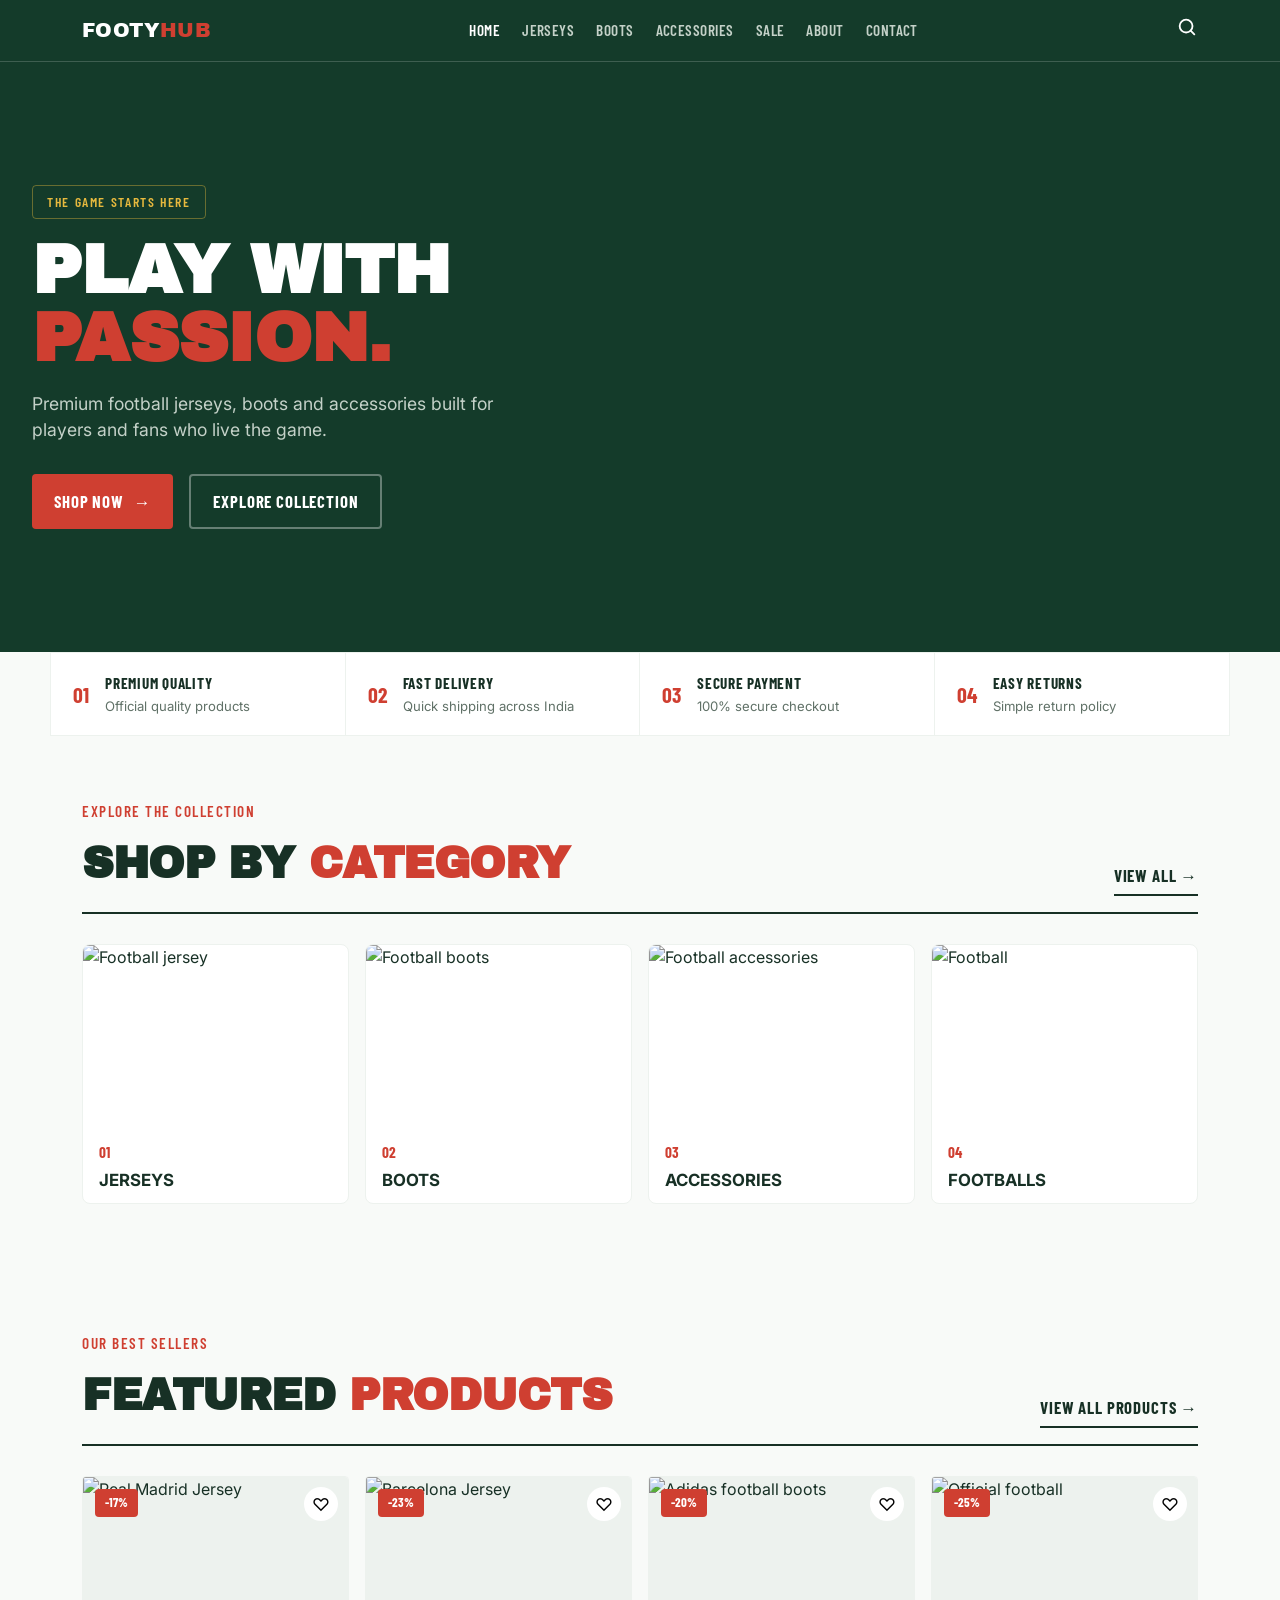
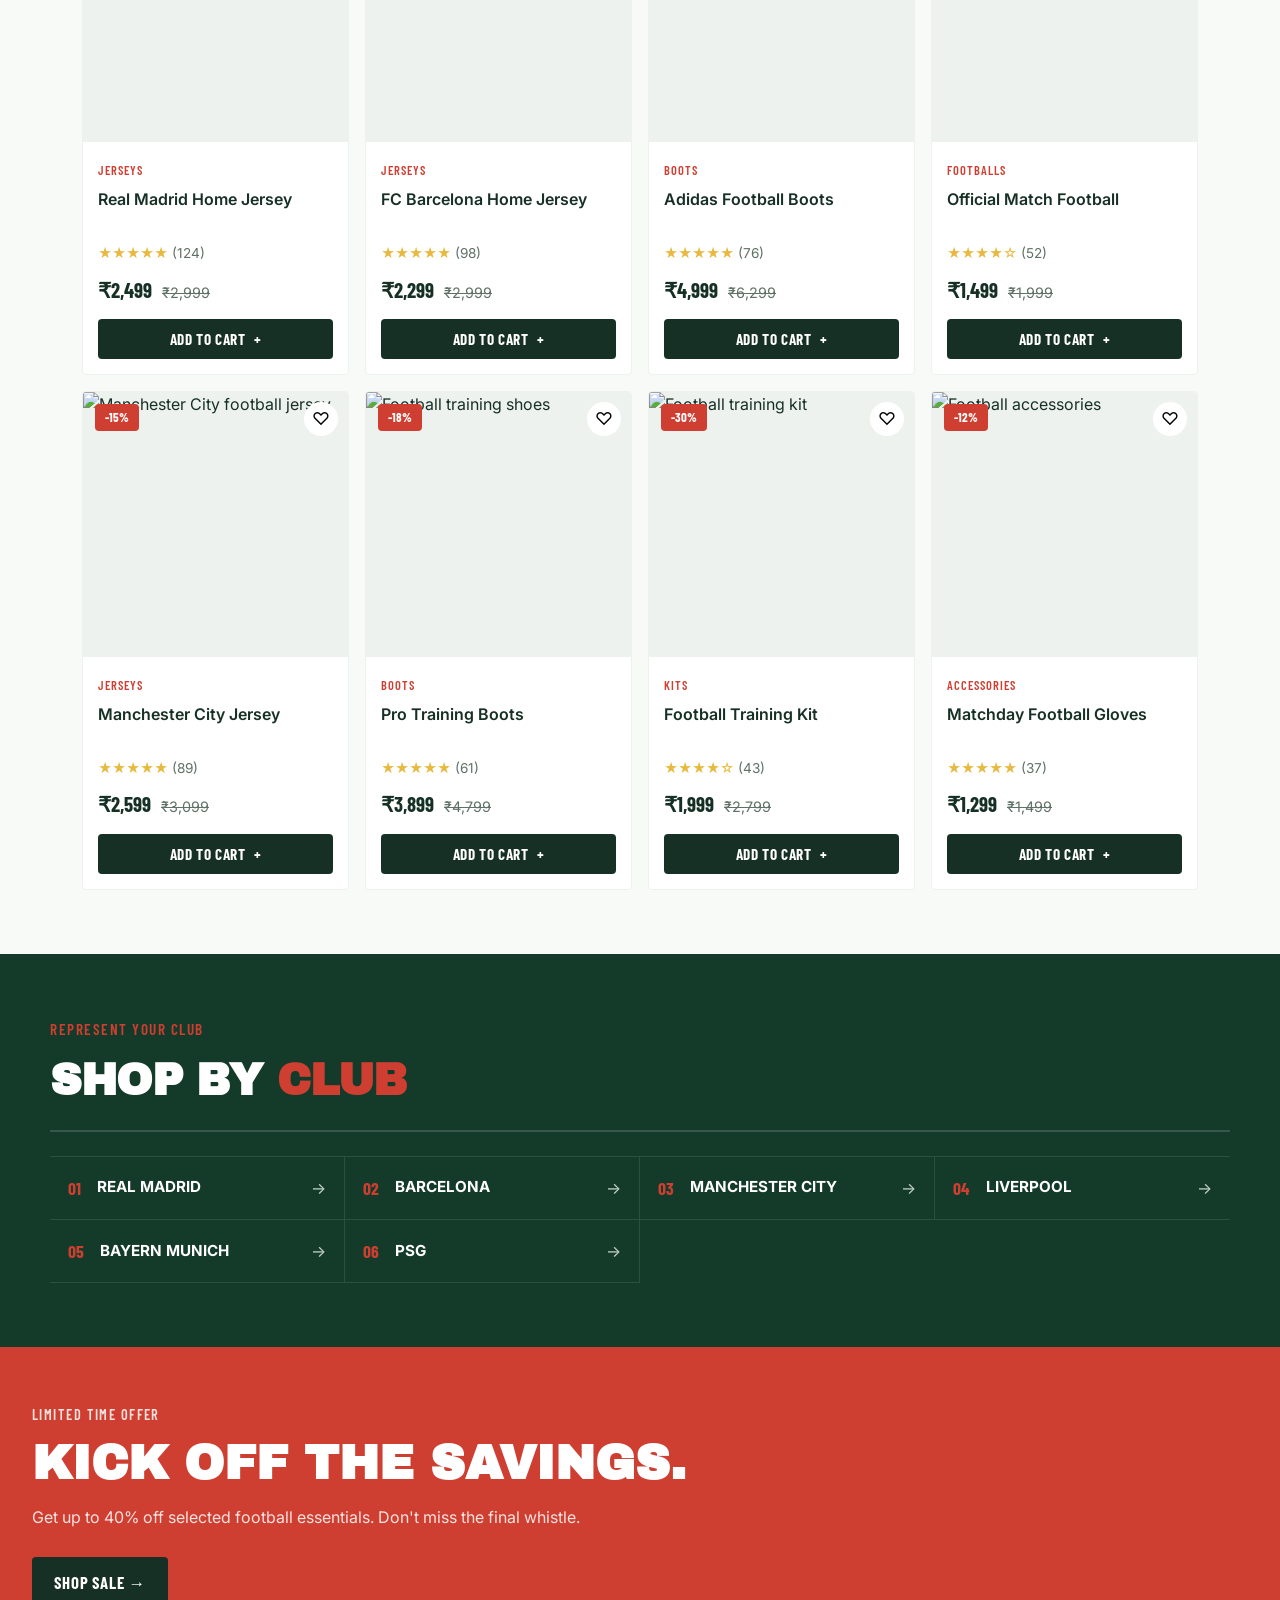
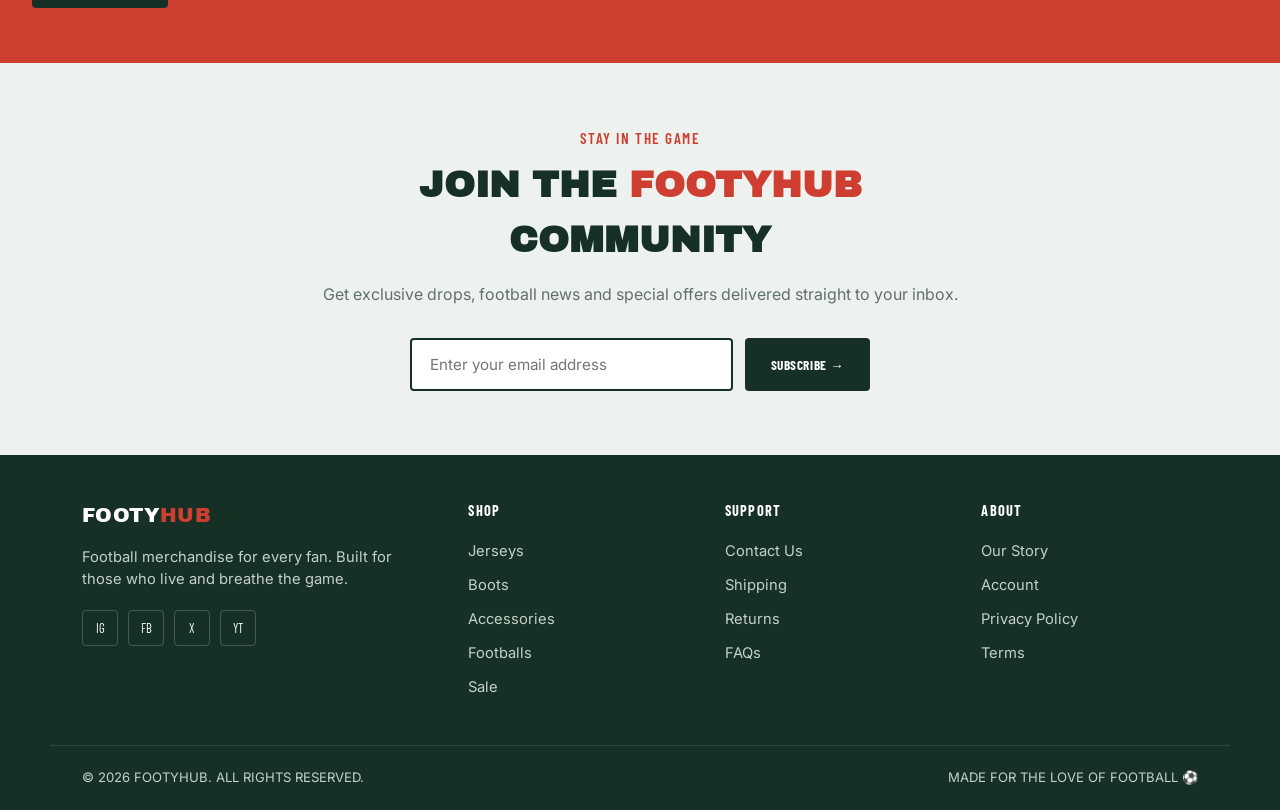
==== index.html @ da0904da "Add files via upload" ====
<!DOCTYPE html>
<html lang="en">
<head>
    <meta charset="UTF-8">
    <meta name="viewport" content="width=device-width, initial-scale=1.0">

    <meta name="description"
        content="FOOTYHUB - Premium football jerseys, boots, balls and accessories for every football fan.">

    <title>FOOTYHUB | Play With Passion</title>

    <link rel="preconnect" href="https://fonts.googleapis.com">
    <link rel="preconnect" href="https://fonts.gstatic.com" crossorigin>
    <link href="https://fonts.googleapis.com/css2?family=Archivo+Black&family=Barlow+Condensed:wght@500;600;700&family=Inter:wght@400;500;600;700&display=swap" rel="stylesheet">

    <link rel="stylesheet" href="h.css">
</head>

<body>

    <!-- ================= NAVBAR ================= -->
    <header class="header">
        <nav class="navbar">

            <a href="index.html" class="logo">
                FOOTY<span>HUB</span>
            </a>

            <div class="nav-links">
                <a href="index.html" class="active">Home</a>
                <a href="jerseys.html">Jerseys</a>
                <a href="boots.html">Boots</a>
                <a href="accessories.html">Accessories</a>
                <a href="sale.html">Sale</a>
                <a href="about.html">About</a>
                <a href="contact.html">Contact</a>
            </div>

            <div class="nav-actions">

                <a href="#" class="nav-icon" aria-label="Search">
                    <svg viewBox="0 0 24 24">
                        <circle cx="11" cy="11" r="7"></circle>
                        <path d="m20 20-4-4"></path>
                    </svg>
                </a>

                <button class="menu-btn" aria-label="Open menu">
                    ☰
                </button>

            </div>

        </nav>
    </header>

    <main>

        <!-- ================= HERO ================= -->
        <section class="hero">

            <div class="hero-overlay"></div>

            <div class="hero-content">

                <span class="hero-tag">THE GAME STARTS HERE</span>

                <h1>
                    PLAY WITH
                    <span>PASSION.</span>
                </h1>

                <p>
                    Premium football jerseys, boots and accessories
                    built for players and fans who live the game.
                </p>

                <div class="hero-buttons">
                    <a href="jerseys.html" class="btn btn-primary">
                        SHOP NOW
                        <span>→</span>
                    </a>

                    <a href="#categories" class="btn btn-outline">
                        EXPLORE COLLECTION
                    </a>
                </div>

            </div>
            <div class="hero-product">
    <img
        src="https://png.pngtree.com/background/20250126/original/pngtree-square-portrait-of-football-player-with-a-ball-picture-image_15724072.jpg"
        alt="Real Madrid Jersey">
</div>

            <div class="hero-scroll">
                <span></span>
                SCROLL TO EXPLORE
            </div>

        </section>

        <!-- ================= TRUST BAR ================= -->
        <section class="trust-bar">

            <div class="trust-item">
                <strong>01</strong>
                <div>
                    <h4>PREMIUM QUALITY</h4>
                    <p>Official quality products</p>
                </div>
            </div>

            <div class="trust-item">
                <strong>02</strong>
                <div>
                    <h4>FAST DELIVERY</h4>
                    <p>Quick shipping across India</p>
                </div>
            </div>

            <div class="trust-item">
                <strong>03</strong>
                <div>
                    <h4>SECURE PAYMENT</h4>
                    <p>100% secure checkout</p>
                </div>
            </div>

            <div class="trust-item">
                <strong>04</strong>
                <div>
                    <h4>EASY RETURNS</h4>
                    <p>Simple return policy</p>
                </div>
            </div>

        </section>

        <!-- ================= CATEGORIES ================= -->
        <section class="categories section" id="categories">

            <div class="section-heading">

                <div>
                    <span class="eyebrow">EXPLORE THE COLLECTION</span>
                    <h2>SHOP BY <span>CATEGORY</span></h2>
                </div>

                <a href="jerseys.html" class="view-all">
                    VIEW ALL →
                </a>

            </div>

            <div class="category-grid">

                <article class="category-card category-jersey">
                    <div class="category-image">
                        <img
                            src="https://images.unsplash.com/photo-1579952363873-27f3bade9f55?auto=format&fit=crop&w=900&q=80"
                            alt="Football jersey"
                            loading="lazy">
                    </div>

                    <div class="category-content">
                        <span>01</span>
                        <h3>JERSEYS</h3>
                        <p>Wear your colours with pride.</p>
                        <a href="jerseys.html">EXPLORE →</a>
                    </div>
                </article>

                <article class="category-card">
                    <div class="category-image">
                        <img
                            src="https://images.unsplash.com/photo-1517466787929-bc90951d0974?auto=format&fit=crop&w=900&q=80"
                            alt="Football boots"
                            loading="lazy">
                    </div>

                    <div class="category-content">
                        <span>02</span>
                        <h3>BOOTS</h3>
                        <p>Engineered for your next move.</p>
                        <a href="boots.html">EXPLORE →</a>
                    </div>
                </article>

                <article class="category-card">
                    <div class="category-image">
                        <img
                            src="https://images.unsplash.com/photo-1553778263-73a83bab9b0c?auto=format&fit=crop&w=900&q=80"
                            alt="Football accessories"
                            loading="lazy">
                    </div>

                    <div class="category-content">
                        <span>03</span>
                        <h3>ACCESSORIES</h3>
                        <p>Complete your matchday kit.</p>
                        <a href="accessories.html">EXPLORE →</a>
                    </div>
                </article>

                <article class="category-card">
                    <div class="category-image">
                        <img
                            src="https://images.unsplash.com/photo-1614632537190-23e4146777db?auto=format&fit=crop&w=900&q=80"
                            alt="Football"
                            loading="lazy">
                    </div>

                    <div class="category-content">
                        <span>04</span>
                        <h3>FOOTBALLS</h3>
                        <p>Built for every kick.</p>
                        <a href="footballs.html">EXPLORE →</a>
                    </div>
                </article>

            </div>
        </section>

        <!-- ================= PRODUCTS ================= -->
        <section class="products section" id="products">

            <div class="section-heading">

                <div>
                    <span class="eyebrow">OUR BEST SELLERS</span>
                    <h2>FEATURED <span>PRODUCTS</span></h2>
                </div>

                <a href="jerseys.html" class="view-all">
                    VIEW ALL PRODUCTS →
                </a>

            </div>

            <div class="product-grid">

                <!-- PRODUCT 1 -->
                <article class="product-card">
                    <div class="product-image">
                        <span class="discount">-17%</span>
                        <button class="wishlist" aria-label="Add to wishlist">♡</button>
                        <img
                            src="https://assets.adidas.com/images/w_1880,f_auto,q_auto/78b62417f1e042aeb25e3353d278de3b_9366/IX8095_HM1.jpg"
                            alt="Real Madrid Jersey"
                            loading="lazy">
                    </div>

                    <div class="product-info">
                        <span class="product-category">JERSEYS</span>
                        <h3>Real Madrid Home Jersey</h3>
                        <div class="rating">★★★★★<span>(124)</span></div>
                        <div class="price"><strong>₹2,499</strong><del>₹2,999</del></div>
                        <button class="add-cart">ADD TO CART<span>+</span></button>
                    </div>
                </article>

                <!-- PRODUCT 2 -->
                <article class="product-card">
                    <div class="product-image">
                        <span class="discount">-23%</span>
                        <button class="wishlist" aria-label="Add to wishlist">♡</button>
                        <img
                            src="https://static.nike.com/a/images/t_PDP_1280_v1/f_auto,q_auto:eco/a86b647d-09b1-407b-859b-3ea00c34f2ee/fc-barcelona-2023-24-stadium-home-mens-dri-fit-soccer-jersey-bX1HWL.png"
                            alt="Barcelona Jersey"
                            loading="lazy">
                    </div>

                    <div class="product-info">
                        <span class="product-category">JERSEYS</span>
                        <h3>FC Barcelona Home Jersey</h3>
                        <div class="rating">★★★★★<span>(98)</span></div>
                        <div class="price"><strong>₹2,299</strong><del>₹2,999</del></div>
                        <button class="add-cart">ADD TO CART<span>+</span></button>
                    </div>
                </article>

                <!-- PRODUCT 3 -->
                <article class="product-card">
                    <div class="product-image">
                        <span class="discount">-20%</span>
                        <button class="wishlist" aria-label="Add to wishlist">♡</button>
                        <img
                            src="https://assets.adidas.com/images/w_1880,f_auto,q_auto/1b9f186318804b37bc689379f2a7b096_9366/IE1805_HM1.jpg"
                            alt="Adidas football boots"
                            loading="lazy">
                    </div>

                    <div class="product-info">
                        <span class="product-category">BOOTS</span>
                        <h3>Adidas Football Boots</h3>
                        <div class="rating">★★★★★<span>(76)</span></div>
                        <div class="price"><strong>₹4,999</strong><del>₹6,299</del></div>
                        <button class="add-cart">ADD TO CART<span>+</span></button>
                    </div>
                </article>

                <!-- PRODUCT 4 -->
                <article class="product-card">
                    <div class="product-image">
                        <span class="discount">-25%</span>
                        <button class="wishlist" aria-label="Add to wishlist">♡</button>
                        <img
                            src="https://images.unsplash.com/photo-1486286701208-1d58e9338013?auto=format&fit=crop&w=900&q=80"
                            alt="Official football"
                            loading="lazy">
                    </div>

                    <div class="product-info">
                        <span class="product-category">FOOTBALLS</span>
                        <h3>Official Match Football</h3>
                        <div class="rating">★★★★☆<span>(52)</span></div>
                        <div class="price"><strong>₹1,499</strong><del>₹1,999</del></div>
                        <button class="add-cart">ADD TO CART<span>+</span></button>
                    </div>
                </article>

                <!-- PRODUCT 5 -->
                <article class="product-card">
                    <div class="product-image">
                        <span class="discount">-15%</span>
                        <button class="wishlist" aria-label="Add to wishlist">♡</button>
                        <img
                            src="https://images.unsplash.com/photo-1526232761682-d26e03ac148e?auto=format&fit=crop&w=900&q=80"
                            alt="Manchester City football jersey"
                            loading="lazy">
                    </div>

                    <div class="product-info">
                        <span class="product-category">JERSEYS</span>
                        <h3>Manchester City Jersey</h3>
                        <div class="rating">★★★★★<span>(89)</span></div>
                        <div class="price"><strong>₹2,599</strong><del>₹3,099</del></div>
                        <button class="add-cart">ADD TO CART<span>+</span></button>
                    </div>
                </article>

                <!-- PRODUCT 6 -->
                <article class="product-card">
                    <div class="product-image">
                        <span class="discount">-18%</span>
                        <button class="wishlist" aria-label="Add to wishlist">♡</button>
                        <img
                            src="https://images.unsplash.com/photo-1556056504-5c7696c4c28d?auto=format&fit=crop&w=900&q=80"
                            alt="Football training shoes"
                            loading="lazy">
                    </div>

                    <div class="product-info">
                        <span class="product-category">BOOTS</span>
                        <h3>Pro Training Boots</h3>
                        <div class="rating">★★★★★<span>(61)</span></div>
                        <div class="price"><strong>₹3,899</strong><del>₹4,799</del></div>
                        <button class="add-cart">ADD TO CART<span>+</span></button>
                    </div>
                </article>

                <!-- PRODUCT 7 -->
                <article class="product-card">
                    <div class="product-image">
                        <span class="discount">-30%</span>
                        <button class="wishlist" aria-label="Add to wishlist">♡</button>
                        <img
                            src="https://images.unsplash.com/photo-1593085512500-5d55148d6f0d?auto=format&fit=crop&w=900&q=80"
                            alt="Football training kit"
                            loading="lazy">
                    </div>

                    <div class="product-info">
                        <span class="product-category">KITS</span>
                        <h3>Football Training Kit</h3>
                        <div class="rating">★★★★☆<span>(43)</span></div>
                        <div class="price"><strong>₹1,999</strong><del>₹2,799</del></div>
                        <button class="add-cart">ADD TO CART<span>+</span></button>
                    </div>
                </article>

                <!-- PRODUCT 8 -->
                <article class="product-card">
                    <div class="product-image">
                        <span class="discount">-12%</span>
                        <button class="wishlist" aria-label="Add to wishlist">♡</button>
                        <img
                            src="https://images.unsplash.com/photo-1517466787929-bc90951d0974?auto=format&fit=crop&w=900&q=80"
                            alt="Football accessories"
                            loading="lazy">
                    </div>

                    <div class="product-info">
                        <span class="product-category">ACCESSORIES</span>
                        <h3>Matchday Football Gloves</h3>
                        <div class="rating">★★★★★<span>(37)</span></div>
                        <div class="price"><strong>₹1,299</strong><del>₹1,499</del></div>
                        <button class="add-cart">ADD TO CART<span>+</span></button>
                    </div>
                </article>

            </div>
        </section>

        <!-- ================= CLUBS ================= -->
        <section class="clubs">

            <div class="section-heading dark-heading">
                <div>
                    <span class="eyebrow">REPRESENT YOUR CLUB</span>
                    <h2>SHOP BY <span>CLUB</span></h2>
                </div>
            </div>

            <div class="club-grid">
                <a href="clubs.html#real-madrid" class="club-card"><span>01</span><h3>REAL MADRID</h3><b>→</b></a>
                <a href="clubs.html#barcelona" class="club-card"><span>02</span><h3>BARCELONA</h3><b>→</b></a>
                <a href="clubs.html#man-city" class="club-card"><span>03</span><h3>MANCHESTER CITY</h3><b>→</b></a>
                <a href="clubs.html#liverpool" class="club-card"><span>04</span><h3>LIVERPOOL</h3><b>→</b></a>
                <a href="clubs.html#bayern" class="club-card"><span>05</span><h3>BAYERN MUNICH</h3><b>→</b></a>
                <a href="clubs.html#psg" class="club-card"><span>06</span><h3>PSG</h3><b>→</b></a>
            </div>
        </section>

        <!-- ================= SALE ================= -->
        <section class="sale" id="sale">
            <div class="sale-content">
                <span>LIMITED TIME OFFER</span>
                <h2>
                    KICK OFF THE
                    <strong>SAVINGS.</strong>
                </h2>
                <p>
                    Get up to 40% off selected football essentials.
                    Don't miss the final whistle.
                </p>
                <a href="sale.html" class="btn sale-btn">SHOP SALE →</a>
            </div>
            <div class="sale-ball">⚽</div>
        </section>

        <!-- ================= NEWSLETTER ================= -->
        <section class="newsletter">
            <div class="newsletter-content">
                <span class="eyebrow">STAY IN THE GAME</span>
                <h2>JOIN THE <span>FOOTYHUB</span> COMMUNITY</h2>
                <p>
                    Get exclusive drops, football news and special
                    offers delivered straight to your inbox.
                </p>
                <form class="newsletter-form">
                    <label for="email" class="sr-only">Email address</label>
                    <input type="email" id="email" placeholder="Enter your email address" required>
                    <button type="submit">SUBSCRIBE →</button>
                </form>
            </div>
        </section>

    </main>

    <!-- ================= FOOTER ================= -->
    <footer class="footer">
        <div class="footer-main">

            <div class="footer-brand">
                <a href="index.html" class="logo">FOOTY<span>HUB</span></a>
                <p>
                    Football merchandise for every fan.
                    Built for those who live and breathe the game.
                </p>
                <div class="socials">
                    <a href="#" aria-label="Instagram">IG</a>
                    <a href="#" aria-label="Facebook">FB</a>
                    <a href="#" aria-label="Twitter">X</a>
                    <a href="#" aria-label="YouTube">YT</a>
                </div>
            </div>

            <div class="footer-column">
                <h4>SHOP</h4>
                <a href="jerseys.html">Jerseys</a>
                <a href="boots.html">Boots</a>
                <a href="accessories.html">Accessories</a>
                <a href="footballs.html">Footballs</a>
                <a href="sale.html">Sale</a>
            </div>

            <div class="footer-column">
                <h4>SUPPORT</h4>
                <a href="contact.html">Contact Us</a>
                <a href="checkout.html">Shipping</a>
                <a href="contact.html">Returns</a>
                <a href="contact.html">FAQs</a>
            </div>

            <div class="footer-column">
                <h4>ABOUT</h4>
                <a href="about.html">Our Story</a>
                <a href="login.html">Account</a>
                <a href="#">Privacy Policy</a>
                <a href="#">Terms</a>
            </div>

        </div>

        <div class="footer-bottom">
            <p>© 2026 FOOTYHUB. ALL RIGHTS RESERVED.</p>
            <p>MADE FOR THE LOVE OF FOOTBALL ⚽</p>
        </div>
    </footer>

</body>
</html>
---- h.css ----
:root {
    --pitch-1: #0F2417;
    --pitch-2: #0A1A10;
    --pitch-line: #1C3A26;
    --chalk: #F3F4EC;
    --chalk-2: #E7E9DC;
    --ink: #0E140F;
    --ink-soft: #4A544C;
    --muted-on-dark: #9FB3A5;
    --white: #FFFFFF;
    --red: #D3402A;
    --red-dark: #A82F1E;
    --gold: #E7B93E;

    --font-display: 'Archivo Black', sans-serif;
    --font-cond: 'Barlow Condensed', sans-serif;
    --font-body: 'Inter', sans-serif;

    --radius-s: 3px;
    --radius-m: 6px;
    --container: 1240px;
    --pad: clamp(20px, 4vw, 64px);
}

* { margin: 0; padding: 0; box-sizing: border-box; }

html { scroll-behavior: smooth; }

body {
    font-family: var(--font-body);
    background: var(--chalk);
    color: var(--ink);
    line-height: 1.5;
    -webkit-font-smoothing: antialiased;
}

img { display: block; max-width: 100%; }

a { text-decoration: none; color: inherit; }

ul { list-style: none; }

button { font-family: inherit; cursor: pointer; border: none; background: none; }

input { font-family: inherit; }

.sr-only {
    position: absolute;
    width: 1px; height: 1px;
    overflow: hidden;
    clip: rect(0,0,0,0);
}

:focus-visible {
    outline: 3px solid var(--gold);
    outline-offset: 2px;
}

@media (prefers-reduced-motion: reduce) {
    *, *::before, *::after {
        animation-duration: 0.01ms !important;
        transition-duration: 0.01ms !important;
        scroll-behavior: auto !important;
    }
}

/* =========================================================
   HEADER / NAV
========================================================= */

.header {
    position: sticky;
    top: 0;
    z-index: 100;
    background: var(--pitch-1);
    border-bottom: 3px solid var(--red);
}

.navbar {
    max-width: var(--container);
    margin: 0 auto;
    padding: 18px var(--pad);
    display: flex;
    align-items: center;
    justify-content: space-between;
    gap: 24px;
}

.logo {
    font-family: var(--font-display);
    font-size: 1.35rem;
    letter-spacing: 0.02em;
    color: var(--white);
    flex-shrink: 0;
}

.logo span { color: var(--red); }

.nav-links {
    display: flex;
    align-items: center;
    gap: 30px;
    font-family: var(--font-cond);
    font-weight: 600;
    font-size: 1.05rem;
    letter-spacing: 0.03em;
    text-transform: uppercase;
}

.nav-links a {
    color: var(--muted-on-dark);
    position: relative;
    padding: 4px 0;
    transition: color 0.15s ease;
}

.nav-links a::after {
    content: '';
    position: absolute;
    left: 0; bottom: -2px;
    width: 0;
    height: 2px;
    background: var(--red);
    transition: width 0.2s ease;
}

.nav-links a:hover,
.nav-links a.active {
    color: var(--white);
}

.nav-links a.active::after,
.nav-links a:hover::after { width: 100%; }

.nav-actions {
    display: flex;
    align-items: center;
    gap: 18px;
}

.nav-icon svg,
.cart-icon svg {
    width: 22px;
    height: 22px;
    fill: none;
    stroke: var(--white);
    stroke-width: 2;
    stroke-linecap: round;
    stroke-linejoin: round;
}

.nav-icon:hover svg,
.cart-icon:hover svg { stroke: var(--red); }

.cart-icon {
    position: relative;
}

.cart-count {
    position: absolute;
    top: -8px;
    right: -10px;
    background: var(--red);
    color: var(--white);
    font-family: var(--font-cond);
    font-size: 0.7rem;
    font-weight: 700;
    width: 18px;
    height: 18px;
    border-radius: 50%;
    display: flex;
    align-items: center;
    justify-content: center;
}

.menu-btn {
    display: none;
    color: var(--white);
    font-size: 1.4rem;
}

/* =========================================================
   HERO
========================================================= */

.hero {
    position: relative;
    min-height: 88vh;
    display: flex;
    flex-direction: column;
    align-items: flex-start;
    justify-content: center;
    padding: 0 var(--pad);
    background:
        repeating-linear-gradient(
            100deg,
            rgba(255,255,255,0.02) 0px,
            rgba(255,255,255,0.02) 2px,
            transparent 2px,
            transparent 64px
        ),
        radial-gradient(ellipse at 75% 20%, #1A3A24 0%, var(--pitch-2) 60%);
    overflow: hidden;
}

.hero-overlay {
    position: absolute;
    inset: 0;
    background: linear-gradient(180deg, rgba(10,26,16,0) 0%, rgba(10,26,16,0.9) 100%);
    pointer-events: none;
}
/* HERO PRODUCT */
.hero-product {
    position: absolute;
    z-index: 2;

    right: 5%;
    top: 50%;
    transform: translateY(-50%);

    width: 43%;
    height: 82%;

    display: flex;
    align-items: center;
    justify-content: center;
}

.hero-product img {
    width: 100%;
    height: 100%;
    object-fit: contain;

}

.hero-product img:hover { transform: none; }

.hero-content {
    position: relative;
    z-index: 2;
    max-width: 720px;
}

.hero-tag {
    display: inline-block;
    font-family: var(--font-cond);
    font-weight: 600;
    letter-spacing: 0.12em;
    color: var(--gold);
    border: 1px solid rgba(231,185,62,0.4);
    padding: 6px 14px;
    border-radius: 999px;
    font-size: 0.85rem;
    margin-bottom: 24px;
}

.hero h1 {
    font-family: var(--font-display);
    color: var(--white);
    font-size: clamp(2.6rem, 6.5vw, 5.2rem);
    line-height: 0.98;
    letter-spacing: -0.01em;
}

.hero h1 span { color: var(--red); }

.hero p {
    margin-top: 24px;
    max-width: 480px;
    color: var(--muted-on-dark);
    font-size: 1.1rem;
}

.hero-buttons {
    margin-top: 40px;
    display: flex;
    flex-wrap: wrap;
    gap: 16px;
}

.btn {
    display: inline-flex;
    align-items: center;
    gap: 10px;
    font-family: var(--font-cond);
    font-weight: 700;
    letter-spacing: 0.05em;
    font-size: 1.05rem;
    padding: 16px 30px;
    border-radius: var(--radius-s);
    transition: transform 0.15s ease, background 0.15s ease, color 0.15s ease;
}

.btn-primary {
    background: var(--red);
    color: var(--white);
}

.btn-primary span { transition: transform 0.15s ease; }

.btn-primary:hover {
    background: var(--red-dark);
}

.btn-primary:hover span { transform: translateX(4px); }

.btn-outline {
    border: 2px solid rgba(255,255,255,0.35);
    color: var(--white);
}

.btn-outline:hover {
    border-color: var(--white);
    background: rgba(255,255,255,0.08);
}

.hero-scroll {
    position: absolute;
    bottom: 32px;
    left: var(--pad);
    z-index: 2;
    display: flex;
    align-items: center;
    gap: 10px;
    font-family: var(--font-cond);
    font-size: 0.8rem;
    letter-spacing: 0.15em;
    color: var(--muted-on-dark);
}

.hero-scroll span {
    width: 1px;
    height: 28px;
    background: var(--muted-on-dark);
}

/* =========================================================
   TRUST BAR
========================================================= */

.trust-bar {
    background: var(--ink);
    display: grid;
    grid-template-columns: repeat(4, 1fr);
}

.trust-item {
    display: flex;
    align-items: center;
    gap: 16px;
    padding: 26px var(--pad);
    border-right: 1px solid rgba(255,255,255,0.08);
}

.trust-item:last-child { border-right: none; }

.trust-item strong {
    font-family: var(--font-cond);
    font-size: 1.6rem;
    font-weight: 700;
    color: var(--red);
}

.trust-item h4 {
    font-family: var(--font-cond);
    font-size: 0.95rem;
    letter-spacing: 0.05em;
    color: var(--white);
    margin-bottom: 2px;
}

.trust-item p {
    font-size: 0.82rem;
    color: var(--muted-on-dark);
}

/* =========================================================
   SHARED SECTION LAYOUT
========================================================= */

.section {
    max-width: var(--container);
    margin: 0 auto;
    padding: 90px var(--pad);
}

.section-heading {
    display: flex;
    align-items: flex-end;
    justify-content: space-between;
    gap: 20px;
    margin-bottom: 44px;
    border-bottom: 2px solid var(--ink);
    padding-bottom: 24px;
}

.eyebrow {
    display: block;
    font-family: var(--font-cond);
    font-weight: 600;
    letter-spacing: 0.1em;
    color: var(--red);
    font-size: 0.95rem;
    margin-bottom: 8px;
}

.section-heading h2 {
    font-family: var(--font-display);
    font-size: clamp(1.9rem, 3.4vw, 2.8rem);
    letter-spacing: -0.01em;
}

.section-heading h2 span { color: var(--red); }

.view-all {
    font-family: var(--font-cond);
    font-weight: 700;
    letter-spacing: 0.05em;
    font-size: 1.05rem;
    white-space: nowrap;
    padding-bottom: 6px;
    border-bottom: 2px solid var(--ink);
    transition: border-color 0.15s ease, color 0.15s ease;
}

.view-all:hover {
    color: var(--red);
    border-color: var(--red);
}

/* =========================================================
   CATEGORIES
========================================================= */

.category-grid {
    display: grid;
    grid-template-columns: 1.4fr 1fr 1fr;
    grid-template-rows: 260px 260px;
    gap: 20px;
}

.category-card {
    position: relative;
    grid-row: span 2;
    border-radius: var(--radius-m);
    overflow: hidden;
    isolation: isolate;
}

.category-card:not(.category-jersey) { grid-row: span 1; }

.category-image {
    position: absolute;
    inset: 0;
    z-index: -1;
}

.category-image img {
    width: 100%;
    height: 100%;
    object-fit: cover;
}

.category-card::after {
    content: '';
    position: absolute;
    inset: 0;
    background: linear-gradient(180deg, rgba(10,26,16,0.05) 30%, rgba(10,26,16,0.92) 100%);
    z-index: 0;
}

.category-card:hover .category-image img { transform: none; }

.category-content {
    position: relative;
    z-index: 1;
    height: 100%;
    display: flex;
    flex-direction: column;
    justify-content: flex-end;
    padding: 24px;
    color: var(--white);
}

.category-content span {
    font-family: var(--font-cond);
    color: var(--gold);
    font-weight: 700;
    font-size: 0.95rem;
    margin-bottom: 4px;
}

.category-content h3 {
    font-family: var(--font-display);
    font-size: 1.6rem;
    margin-bottom: 6px;
}

.category-content p {
    color: var(--muted-on-dark);
    font-size: 0.9rem;
    margin-bottom: 10px;
}

.category-content a {
    font-family: var(--font-cond);
    font-weight: 700;
    letter-spacing: 0.04em;
    font-size: 0.95rem;
    color: var(--white);
    width: fit-content;
    border-bottom: 2px solid var(--red);
    padding-bottom: 2px;
}

/* =========================================================
   PRODUCTS
========================================================= */

.product-grid {
    display: grid;
    grid-template-columns: repeat(4, 1fr);
    gap: 24px;
}

.product-card {
    background: var(--white);
    border: 1px solid var(--chalk-2);
    border-radius: var(--radius-m);
    overflow: hidden;
    transition: border-color 0.15s ease, box-shadow 0.15s ease;
}

.product-card:hover {
    border-color: var(--ink);
}

.product-image {
    position: relative;
    aspect-ratio: 1 / 1;
    background: var(--chalk-2);
}

.product-image img {
    width: 100%;
    height: 100%;
    object-fit: cover;
}

.discount {
    position: absolute;
    top: 12px;
    left: 12px;
    background: var(--red);
    color: var(--white);
    font-family: var(--font-cond);
    font-weight: 700;
    font-size: 0.8rem;
    padding: 4px 10px;
    border-radius: var(--radius-s);
    z-index: 1;
}

.wishlist {
    position: absolute;
    top: 10px;
    right: 10px;
    width: 34px;
    height: 34px;
    background: var(--white);
    border-radius: 50%;
    font-size: 1.1rem;
    display: flex;
    align-items: center;
    justify-content: center;
    z-index: 1;
    transition: color 0.15s ease;
}

.wishlist:hover { color: var(--red); }

.product-info { padding: 18px; }

.product-category {
    font-family: var(--font-cond);
    font-weight: 600;
    letter-spacing: 0.08em;
    font-size: 0.78rem;
    color: var(--red);
}

.product-info h3 {
    font-size: 1rem;
    font-weight: 600;
    margin: 6px 0 8px;
}

.rating {
    color: var(--gold);
    font-size: 0.85rem;
    margin-bottom: 10px;
}

.rating span {
    color: var(--ink-soft);
    margin-left: 4px;
}

.price {
    display: flex;
    align-items: baseline;
    gap: 10px;
    margin-bottom: 14px;
}

.price strong {
    font-family: var(--font-cond);
    font-size: 1.3rem;
    font-weight: 700;
}

.price del {
    color: var(--ink-soft);
    font-size: 0.9rem;
}

.add-cart {
    width: 100%;
    display: flex;
    align-items: center;
    justify-content: center;
    gap: 8px;
    background: var(--ink);
    color: var(--white);
    font-family: var(--font-cond);
    font-weight: 700;
    letter-spacing: 0.04em;
    font-size: 0.95rem;
    padding: 12px;
    border-radius: var(--radius-s);
    transition: background 0.15s ease;
}

.add-cart:hover { background: var(--red); }

/* =========================================================
   CLUBS
========================================================= */

.clubs {
    background: var(--pitch-1);
    padding: 90px var(--pad);
}

.dark-heading {
    max-width: var(--container);
    margin: 0 auto 44px;
    border-bottom: 2px solid rgba(255,255,255,0.15);
    padding-bottom: 24px;
}

.dark-heading h2 { color: var(--white); }

.club-grid {
    max-width: var(--container);
    margin: 0 auto;
    display: grid;
    grid-template-columns: repeat(3, 1fr);
}

.club-card {
    display: flex;
    align-items: center;
    gap: 16px;
    padding: 26px 20px;
    border-bottom: 1px solid rgba(255,255,255,0.1);
    border-right: 1px solid rgba(255,255,255,0.1);
    transition: background 0.15s ease;
}

.club-card:nth-child(3n) { border-right: none; }

.club-card:hover { background: rgba(255,255,255,0.04); }

.club-card span {
    font-family: var(--font-cond);
    font-weight: 700;
    color: var(--red);
    font-size: 1.1rem;
}

.club-card h3 {
    font-family: var(--font-display);
    font-size: 1.05rem;
    color: var(--white);
    flex: 1;
}

.club-card b {
    color: var(--muted-on-dark);
    font-weight: 400;
    transition: transform 0.15s ease, color 0.15s ease;
}

.club-card:hover b {
    color: var(--white);
    transform: translateX(4px);
}

/* =========================================================
   SALE
========================================================= */

.sale {
    position: relative;
    background: var(--red);
    overflow: hidden;
    display: flex;
    align-items: center;
    min-height: 340px;
    padding: 60px var(--pad);
}

.sale-content {
    position: relative;
    z-index: 1;
    max-width: 560px;
}

.sale-content span {
    font-family: var(--font-cond);
    font-weight: 600;
    letter-spacing: 0.1em;
    color: rgba(255,255,255,0.85);
    font-size: 0.9rem;
}

.sale-content h2 {
    font-family: var(--font-display);
    color: var(--white);
    font-size: clamp(2rem, 4vw, 3rem);
    line-height: 1.05;
    margin: 12px 0 16px;
}

.sale-content h2 strong { -webkit-text-stroke: 1.5px var(--white); color: transparent; }

.sale-content p {
    color: rgba(255,255,255,0.85);
    margin-bottom: 28px;
}

.sale-btn {
    background: var(--ink);
    color: var(--white);
}

.sale-btn:hover { background: var(--white); color: var(--ink); }

.sale-ball {
    position: absolute;
    right: 6%;
    top: 50%;
    transform: translateY(-50%);
    font-size: 14rem;
    opacity: 0.14;
    line-height: 1;
}

/* =========================================================
   NEWSLETTER
========================================================= */

.newsletter {
    background: var(--chalk-2);
    padding: 90px var(--pad);
}

.newsletter-content {
    max-width: 640px;
    margin: 0 auto;
    text-align: center;
}

.newsletter .eyebrow { text-align: center; }

.newsletter h2 {
    font-family: var(--font-display);
    font-size: clamp(1.7rem, 3vw, 2.3rem);
    margin-bottom: 14px;
}

.newsletter h2 span { color: var(--red); }

.newsletter p {
    color: var(--ink-soft);
    margin-bottom: 32px;
}

.newsletter-form {
    display: flex;
    gap: 12px;
    max-width: 460px;
    margin: 0 auto;
}

.newsletter-form input {
    flex: 1;
    padding: 15px 18px;
    border: 2px solid var(--ink);
    border-radius: var(--radius-s);
    font-size: 0.95rem;
    background: var(--white);
}

.newsletter-form input:focus { outline: none; border-color: var(--red); }

.newsletter-form button {
    background: var(--ink);
    color: var(--white);
    font-family: var(--font-cond);
    font-weight: 700;
    letter-spacing: 0.04em;
    padding: 0 26px;
    border-radius: var(--radius-s);
    transition: background 0.15s ease;
}

.newsletter-form button:hover { background: var(--red); }

/* =========================================================
   FOOTER
========================================================= */

.footer {
    background: var(--ink);
    color: var(--muted-on-dark);
}

.footer-main {
    max-width: var(--container);
    margin: 0 auto;
    padding: 70px var(--pad) 50px;
    display: grid;
    grid-template-columns: 1.6fr 1fr 1fr 1fr;
    gap: 40px;
}

.footer-brand p {
    margin: 16px 0 20px;
    font-size: 0.92rem;
    max-width: 320px;
}

.socials {
    display: flex;
    gap: 10px;
}

.socials a {
    width: 36px;
    height: 36px;
    border: 1px solid rgba(255,255,255,0.2);
    border-radius: 50%;
    display: flex;
    align-items: center;
    justify-content: center;
    font-family: var(--font-cond);
    font-size: 0.8rem;
    color: var(--white);
    transition: background 0.15s ease, border-color 0.15s ease;
}

.socials a:hover {
    background: var(--red);
    border-color: var(--red);
}

.footer-column h4 {
    font-family: var(--font-cond);
    letter-spacing: 0.08em;
    color: var(--white);
    font-size: 0.9rem;
    margin-bottom: 18px;
}

.footer-column a {
    display: block;
    font-size: 0.92rem;
    margin-bottom: 12px;
    transition: color 0.15s ease;
}

.footer-column a:hover { color: var(--white); }

.footer-bottom {
    border-top: 1px solid rgba(255,255,255,0.1);
    padding: 22px var(--pad);
    max-width: var(--container);
    margin: 0 auto;
    display: flex;
    justify-content: space-between;
    font-size: 0.82rem;
}

/* =========================================================
   INNER PAGE HEADER (about / contact / cart)
========================================================= */

.page-banner {
    background: var(--pitch-1);
    padding: 70px var(--pad) 50px;
    text-align: center;
}

.page-banner .eyebrow { justify-content: center; display: flex; }

.page-banner h1 {
    font-family: var(--font-display);
    color: var(--white);
    font-size: clamp(2rem, 4.5vw, 3.2rem);
    margin-top: 10px;
}

.page-banner h1 span { color: var(--red); }

.page-banner p {
    color: var(--muted-on-dark);
    max-width: 520px;
    margin: 14px auto 0;
}

.breadcrumb {
    font-family: var(--font-cond);
    font-size: 0.85rem;
    letter-spacing: 0.05em;
    color: var(--muted-on-dark);
    margin-top: 18px;
}

.breadcrumb a { color: var(--white); }

.breadcrumb span { color: var(--red); margin: 0 6px; }

/* =========================================================
   ABOUT PAGE
========================================================= */

.about-story {
    max-width: var(--container);
    margin: 0 auto;
    padding: 90px var(--pad);
    display: grid;
    grid-template-columns: 1fr 1fr;
    gap: 60px;
    align-items: center;
}

.about-story img {
    width: 100%;
    height: 460px;
    object-fit: cover;
    border-radius: var(--radius-m);
}

.about-story h2 {
    font-family: var(--font-display);
    font-size: clamp(1.8rem, 3.2vw, 2.6rem);
    margin-bottom: 20px;
}

.about-story h2 span { color: var(--red); }

.about-story p {
    color: var(--ink-soft);
    margin-bottom: 16px;
    max-width: 480px;
}

.stat-row {
    display: grid;
    grid-template-columns: repeat(3, 1fr);
    max-width: var(--container);
    margin: 0 auto;
    padding: 0 var(--pad) 90px;
    gap: 20px;
}

.stat-card {
    background: var(--white);
    border: 1px solid var(--chalk-2);
    border-radius: var(--radius-m);
    padding: 32px 24px;
    text-align: center;
}

.stat-card strong {
    display: block;
    font-family: var(--font-display);
    font-size: 2.4rem;
    color: var(--red);
    margin-bottom: 6px;
}

.stat-card span {
    font-family: var(--font-cond);
    letter-spacing: 0.05em;
    color: var(--ink-soft);
    font-size: 0.95rem;
}

.values-grid {
    background: var(--chalk-2);
    padding: 90px var(--pad);
}

.values-inner {
    max-width: var(--container);
    margin: 0 auto;
    display: grid;
    grid-template-columns: repeat(3, 1fr);
    gap: 24px;
}

.value-card {
    background: var(--white);
    border-radius: var(--radius-m);
    padding: 30px;
    border-top: 4px solid var(--red);
}

.value-card h3 {
    font-family: var(--font-display);
    font-size: 1.15rem;
    margin-bottom: 10px;
}

.value-card p {
    color: var(--ink-soft);
    font-size: 0.95rem;
}

/* =========================================================
   CONTACT PAGE
========================================================= */

.contact-wrap {
    max-width: var(--container);
    margin: 0 auto;
    padding: 90px var(--pad);
    display: grid;
    grid-template-columns: 1fr 1.2fr;
    gap: 60px;
}

.contact-info h2 {
    font-family: var(--font-display);
    font-size: 1.8rem;
    margin-bottom: 16px;
}

.contact-info > p {
    color: var(--ink-soft);
    margin-bottom: 30px;
    max-width: 380px;
}

.contact-detail {
    display: flex;
    gap: 16px;
    padding: 18px 0;
    border-bottom: 1px solid var(--chalk-2);
}

.contact-detail .icon {
    width: 42px;
    height: 42px;
    border-radius: 50%;
    background: var(--ink);
    color: var(--white);
    display: flex;
    align-items: center;
    justify-content: center;
    font-family: var(--font-cond);
    font-weight: 700;
    flex-shrink: 0;
}

.contact-detail h4 {
    font-family: var(--font-cond);
    letter-spacing: 0.04em;
    font-size: 0.95rem;
    margin-bottom: 2px;
}

.contact-detail p { color: var(--ink-soft); font-size: 0.92rem; }

.contact-form {
    background: var(--white);
    border: 1px solid var(--chalk-2);
    border-radius: var(--radius-m);
    padding: 36px;
}

.form-row {
    display: grid;
    grid-template-columns: 1fr 1fr;
    gap: 16px;
    margin-bottom: 16px;
}

.form-group { margin-bottom: 16px; }

.form-group label {
    display: block;
    font-family: var(--font-cond);
    letter-spacing: 0.04em;
    font-size: 0.9rem;
    margin-bottom: 8px;
}

.form-group input,
.form-group textarea {
    width: 100%;
    padding: 13px 16px;
    border: 2px solid var(--chalk-2);
    border-radius: var(--radius-s);
    font-size: 0.95rem;
    background: var(--chalk);
    transition: border-color 0.15s ease;
}

.form-group textarea { resize: vertical; min-height: 130px; }

.form-group input:focus,
.form-group textarea:focus {
    outline: none;
    border-color: var(--red);
    background: var(--white);
}

.contact-form .btn-primary {
    width: 100%;
    justify-content: center;
    border-radius: var(--radius-s);
}

.map-embed {
    height: 320px;
    border-radius: var(--radius-m);
    overflow: hidden;
    margin-top: 20px;
}

.map-embed iframe { width: 100%; height: 100%; border: 0; }

/* =========================================================
   CART PAGE
========================================================= */

.cart-wrap {
    max-width: var(--container);
    margin: 0 auto;
    padding: 90px var(--pad);
    display: grid;
    grid-template-columns: 2fr 1fr;
    gap: 40px;
    align-items: start;
}

.cart-items { display: flex; flex-direction: column; gap: 18px; }

.cart-row {
    display: grid;
    grid-template-columns: 100px 1fr auto auto auto;
    align-items: center;
    gap: 20px;
    background: var(--white);
    border: 1px solid var(--chalk-2);
    border-radius: var(--radius-m);
    padding: 16px;
}

.cart-row img {
    width: 100px;
    height: 100px;
    object-fit: cover;
    border-radius: var(--radius-s);
}

.cart-row h4 { font-size: 1rem; margin-bottom: 4px; }

.cart-row .meta {
    font-family: var(--font-cond);
    font-size: 0.85rem;
    color: var(--ink-soft);
}

.qty-control {
    display: flex;
    align-items: center;
    border: 1px solid var(--chalk-2);
    border-radius: var(--radius-s);
    overflow: hidden;
}

.qty-control button {
    width: 34px;
    height: 34px;
    background: var(--chalk-2);
    font-weight: 700;
}

.qty-control span {
    width: 34px;
    text-align: center;
    font-family: var(--font-cond);
    font-weight: 600;
}

.cart-row .line-price {
    font-family: var(--font-cond);
    font-weight: 700;
    font-size: 1.1rem;
}

.remove-btn {
    color: var(--ink-soft);
    font-size: 1.2rem;
    transition: color 0.15s ease;
}

.remove-btn:hover { color: var(--red); }

.cart-summary {
    background: var(--white);
    border: 1px solid var(--chalk-2);
    border-radius: var(--radius-m);
    padding: 28px;
    position: sticky;
    top: 100px;
}

.cart-summary h3 {
    font-family: var(--font-display);
    font-size: 1.2rem;
    margin-bottom: 22px;
}

.summary-row {
    display: flex;
    justify-content: space-between;
    font-size: 0.95rem;
    padding: 10px 0;
    border-bottom: 1px solid var(--chalk-2);
}

.summary-row.total {
    border-bottom: none;
    font-family: var(--font-cond);
    font-weight: 700;
    font-size: 1.2rem;
    padding-top: 16px;
}

.promo-row {
    display: flex;
    gap: 10px;
    margin: 18px 0;
}

.promo-row input {
    flex: 1;
    padding: 12px 14px;
    border: 2px solid var(--chalk-2);
    border-radius: var(--radius-s);
}

.promo-row button {
    background: var(--ink);
    color: var(--white);
    padding: 0 18px;
    border-radius: var(--radius-s);
    font-family: var(--font-cond);
    font-weight: 700;
}

.cart-summary .btn-primary {
    width: 100%;
    justify-content: center;
    margin-top: 10px;
}

.empty-cart-note {
    display: flex;
    align-items: center;
    gap: 8px;
    font-size: 0.85rem;
    color: var(--ink-soft);
    margin-top: 14px;
    justify-content: center;
}

/* =========================================================
   RESPONSIVE
========================================================= */

@media (max-width: 1024px) {
    .nav-links { display: none; }
    .menu-btn { display: block; }

    .trust-bar { grid-template-columns: repeat(2, 1fr); }
    .trust-item:nth-child(2) { border-right: none; }
    .trust-item:nth-child(3),
    .trust-item:nth-child(4) { border-top: 1px solid rgba(255,255,255,0.08); }

    .category-grid {
        grid-template-columns: 1fr 1fr;
        grid-template-rows: 220px 220px 220px;
    }
    .category-jersey { grid-column: span 2; grid-row: span 1; }

    .product-grid { grid-template-columns: repeat(2, 1fr); }

    .club-grid { grid-template-columns: repeat(2, 1fr); }
    .club-card:nth-child(2n) { border-right: none; }
    .club-card:nth-child(3n) { border-right: 1px solid rgba(255,255,255,0.1); }

    .footer-main { grid-template-columns: 1fr 1fr; }

    .about-story { grid-template-columns: 1fr; }
    .about-story img { height: 320px; }
    .stat-row { grid-template-columns: 1fr; }
    .values-inner { grid-template-columns: 1fr; }

    .contact-wrap { grid-template-columns: 1fr; }

    .cart-wrap { grid-template-columns: 1fr; }
    .cart-summary { position: static; }
}

@media (max-width: 640px) {
    .product-grid { grid-template-columns: 1fr; }
    .category-grid { grid-template-columns: 1fr; grid-template-rows: repeat(4, 200px); }
    .category-jersey { grid-column: span 1; }
    .club-grid { grid-template-columns: 1fr; }
    .club-card { border-right: none !important; }
    .newsletter-form { flex-direction: column; }
    .form-row { grid-template-columns: 1fr; }
    .cart-row {
        grid-template-columns: 70px 1fr;
        grid-template-areas:
            "img title"
            "img qty"
            "img price";
    }
    .cart-row img { grid-area: img; width: 70px; height: 70px; }
    .sale-ball { display: none; }
    .footer-main { grid-template-columns: 1fr; }
}

/* SIMPLE DESKTOP OVERRIDES — static, quieter, no zoom or blur. */
html { scroll-behavior: auto; }
*, *::before, *::after { animation: none !important; transition: none !important; filter: none !important; backdrop-filter: none !important; }
.hero-product img:hover, .category-card:hover .category-image img, .btn-primary:hover span, .club-card:hover b { transform: none; }

:root { --pitch-1:#143b2a; --pitch-2:#102b20; --pitch-line:#dfe8df; --chalk:#f8faf8; --chalk-2:#edf2ee; --ink:#173025; --ink-soft:#607167; --muted-on-dark:#c4d1c8; --red:#cf3f31; --red-dark:#b93427; --radius-s:4px; --radius-m:8px; --container:1180px; --pad:32px; }
body { background:var(--chalk); }
.header { border-bottom:1px solid rgba(255,255,255,.18); }
.navbar { padding-top:15px; padding-bottom:15px; gap:28px; }
.logo { font-size:1.25rem; }
.nav-links { gap:22px; font-size:.95rem; }
.nav-links a::after { display:none; }
.nav-links a.active, .nav-links a:hover { color:var(--white); }

.hero { min-height:590px; padding-top:88px; padding-bottom:88px; background:var(--pitch-1); }
.hero-overlay, .hero-product, .hero-scroll, .sale-ball { display:none; }
.hero-content { max-width:650px; }
.hero-tag { margin-bottom:18px; border-radius:var(--radius-s); }
.hero h1 { max-width:620px; font-size:clamp(3rem,5.4vw,4.7rem); }
.hero p { margin-top:18px; }
.hero-buttons { margin-top:30px; }
.btn { padding:13px 22px; }

.trust-bar { max-width:var(--container); margin:0 auto; background:var(--white); border:1px solid var(--chalk-2); }
.trust-item { padding:19px 22px; border-right:1px solid var(--chalk-2); }
.trust-item strong { font-size:1.35rem; }
.trust-item h4 { color:var(--ink); }
.trust-item p { color:var(--ink-soft); }
.section { padding-top:64px; padding-bottom:64px; }
.section-heading { margin-bottom:30px; padding-bottom:16px; }

.category-grid { grid-template-columns:repeat(4,1fr); grid-template-rows:260px; gap:16px; }
.category-card, .category-card:not(.category-jersey) { grid-row:auto; background:var(--white); border:1px solid var(--chalk-2); overflow:hidden; }
.category-image { position:relative; height:180px; }
.category-image img { object-fit:cover; }
.category-card::after { display:none; }
.category-content { height:auto; padding:16px; color:var(--ink); }
.category-content span { color:var(--red); }
.category-content h3 { font-family:var(--font-body); font-size:1.05rem; margin:0 0 3px; }
.category-content p, .category-content a { display:none; }

.product-grid { gap:16px; }
.product-card { border-radius:var(--radius-s); box-shadow:none; }
.product-card:hover { border-color:var(--chalk-2); }
.product-info { padding:15px; }
.product-info h3 { min-height:48px; }
.add-cart { padding:11px; }
.clubs { padding-top:64px; padding-bottom:64px; }
.dark-heading { margin-bottom:24px; }
.club-grid { grid-template-columns:repeat(4,1fr); border-top:1px solid rgba(255,255,255,.1); }
.club-card { padding:18px; }
.club-card:nth-child(3n) { border-right:1px solid rgba(255,255,255,.1); }
.club-card:nth-child(4n) { border-right:none; }
.club-card h3 { font-family:var(--font-body); font-size:.95rem; }
.sale { min-height:0; padding-top:55px; padding-bottom:55px; }
.sale-content { max-width:660px; }
.sale-content h2 strong { color:var(--white); -webkit-text-stroke:0; }
.newsletter { padding-top:64px; padding-bottom:64px; }
.footer-main { padding-top:45px; padding-bottom:35px; }
.socials a { border-radius:var(--radius-s); }

.page-banner { padding-top:60px; padding-bottom:42px; }
.page-banner h1 { font-size:clamp(2.4rem,4vw,3.5rem); }
.about-story, .contact-wrap, .cart-wrap { padding-top:64px; padding-bottom:64px; }
.about-story img { border-radius:var(--radius-s); }
.stat-row { max-width:var(--container); margin-bottom:64px; }
.stat-card, .value-card, .contact-form, .cart-summary { border-radius:var(--radius-s); box-shadow:none; }
.values-grid { padding-top:64px; padding-bottom:64px; }
.contact-detail .icon { border-radius:var(--radius-s); }
.cart-summary { position:static; align-self:start; }

@media (max-width: 900px) { :root { --pad:24px; } .category-grid, .club-grid { grid-template-columns:repeat(2,1fr); } .club-card:nth-child(4n) { border-right:1px solid rgba(255,255,255,.1); } .club-card:nth-child(2n) { border-right:none; } }
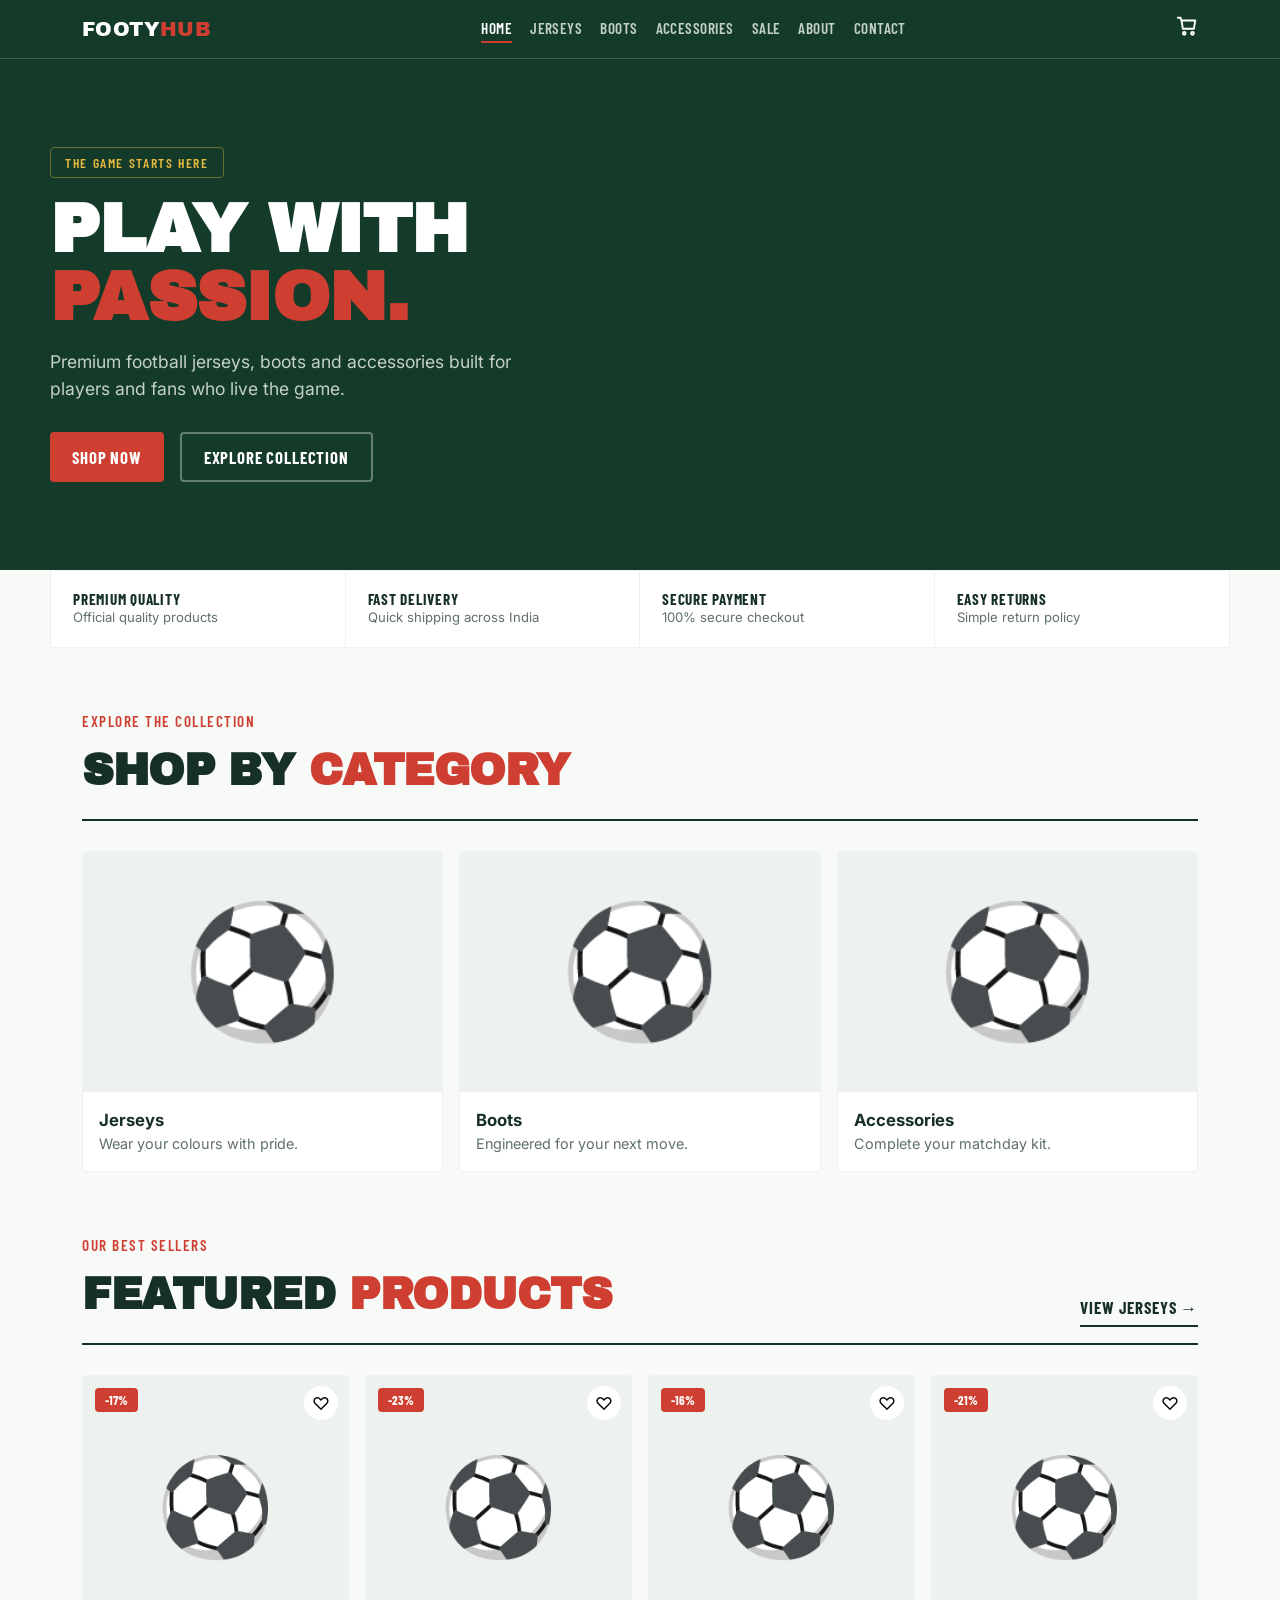
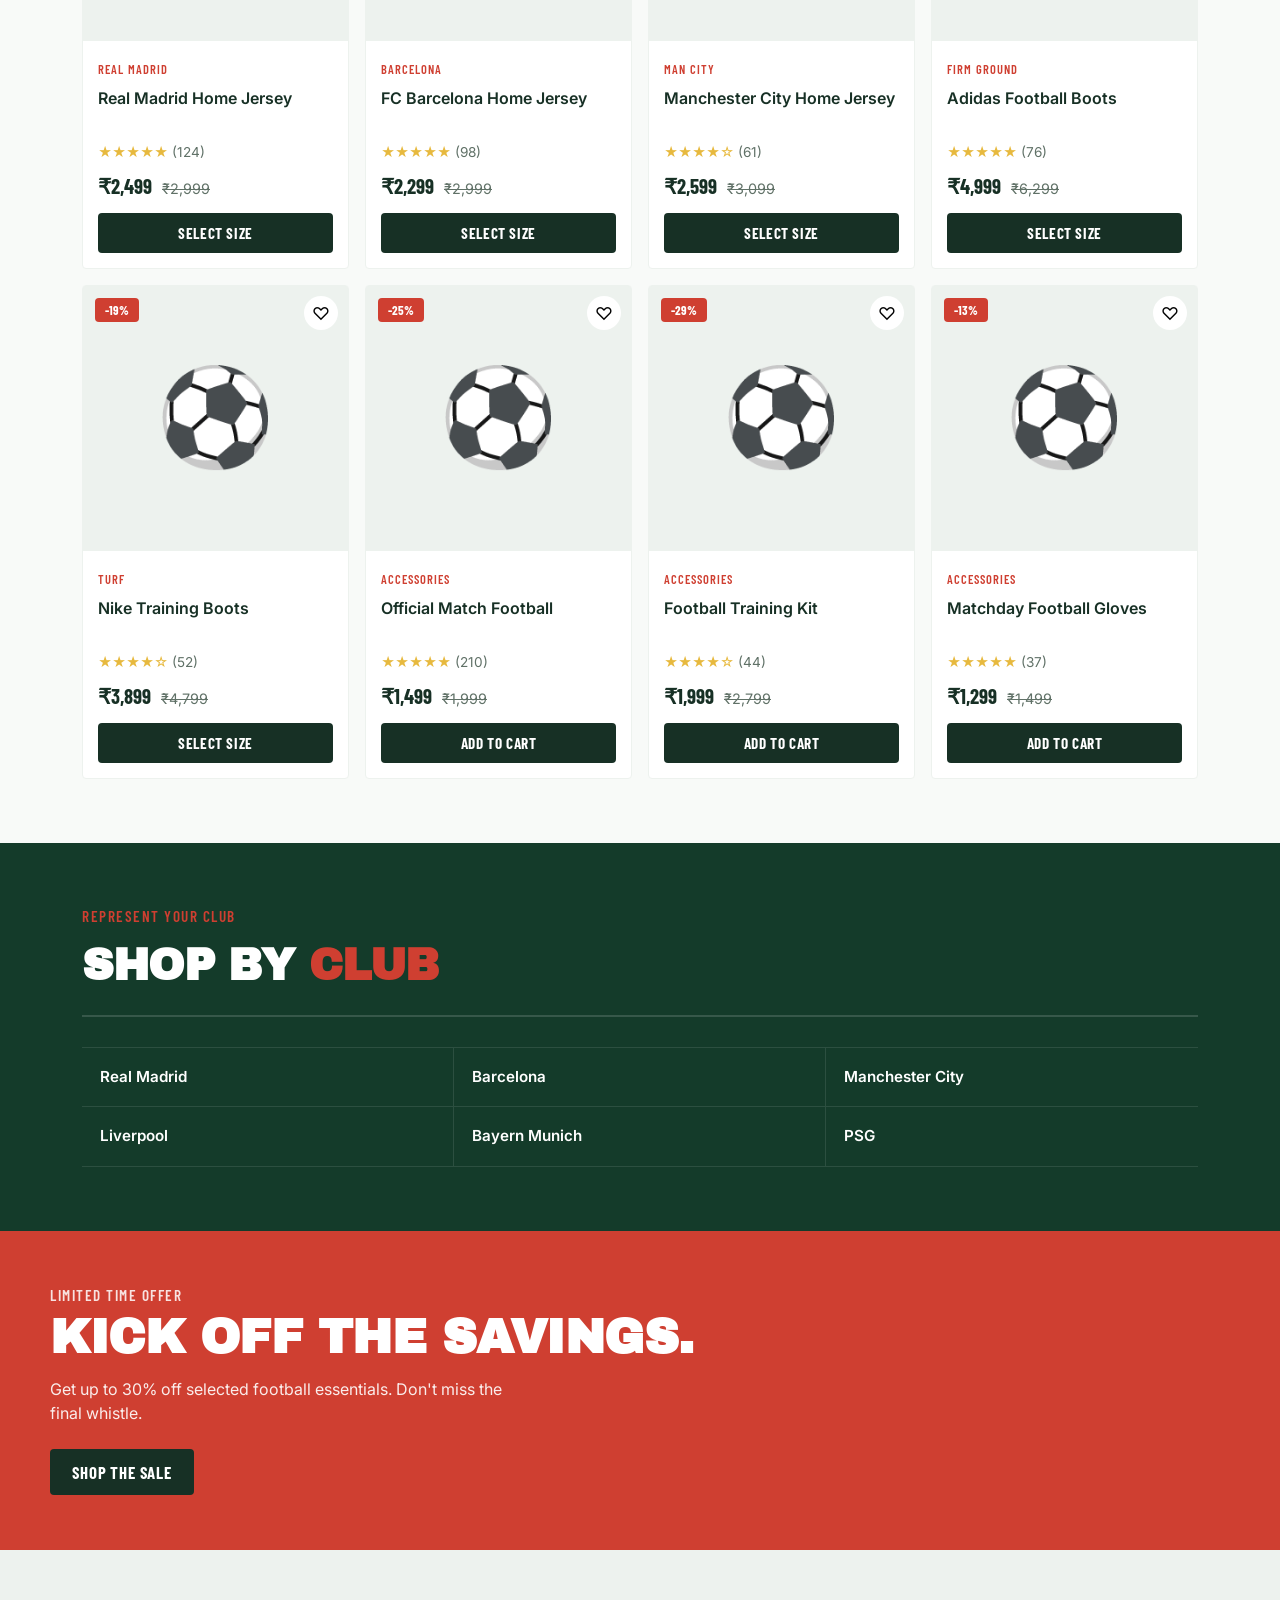
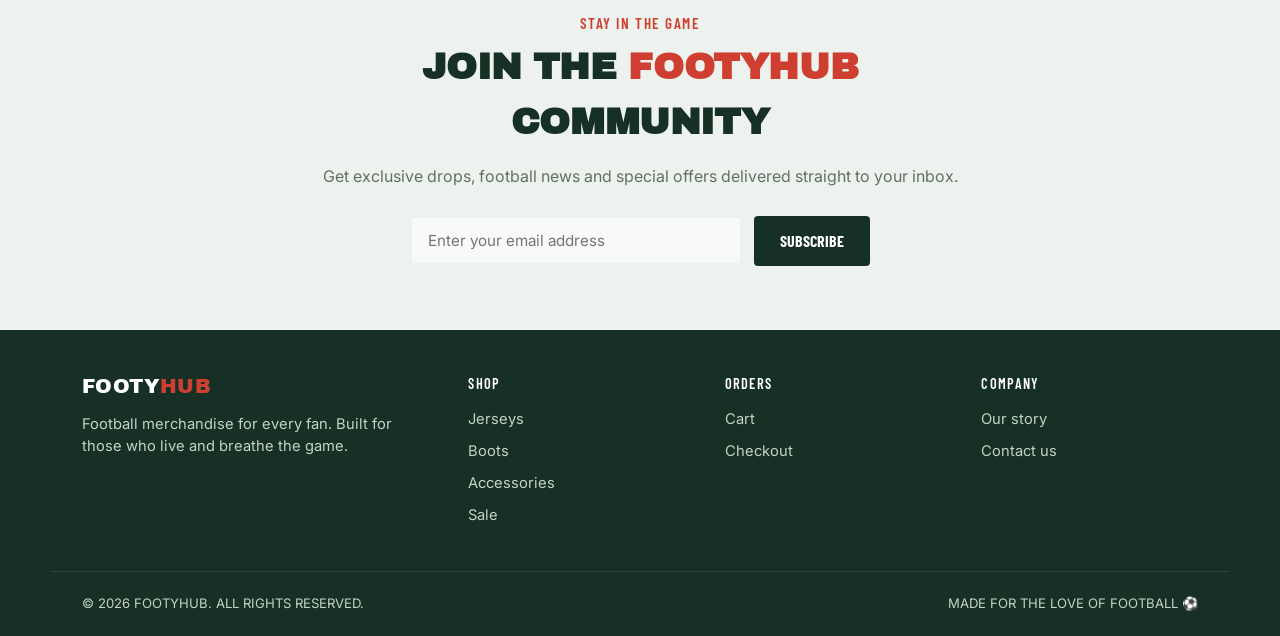
==== commit b780bd56: "Add files via upload" ====
--- a/index.html
+++ b/index.html
@@ -3,512 +3,136 @@
 <head>
     <meta charset="UTF-8">
     <meta name="viewport" content="width=device-width, initial-scale=1.0">
-
-    <meta name="description"
-        content="FOOTYHUB - Premium football jerseys, boots, balls and accessories for every football fan.">
-
+    <meta name="description" content="FOOTYHUB - Premium football jerseys, boots and accessories for every football fan.">
     <title>FOOTYHUB | Play With Passion</title>
-
     <link rel="preconnect" href="https://fonts.googleapis.com">
     <link rel="preconnect" href="https://fonts.gstatic.com" crossorigin>
     <link href="https://fonts.googleapis.com/css2?family=Archivo+Black&family=Barlow+Condensed:wght@500;600;700&family=Inter:wght@400;500;600;700&display=swap" rel="stylesheet">
-
     <link rel="stylesheet" href="h.css">
 </head>
-
-<body>
-
-    <!-- ================= NAVBAR ================= -->
+<body data-page="index">
     <header class="header">
         <nav class="navbar">
-
-            <a href="index.html" class="logo">
-                FOOTY<span>HUB</span>
-            </a>
-
-            <div class="nav-links">
-                <a href="index.html" class="active">Home</a>
-                <a href="jerseys.html">Jerseys</a>
-                <a href="boots.html">Boots</a>
-                <a href="accessories.html">Accessories</a>
-                <a href="sale.html">Sale</a>
-                <a href="about.html">About</a>
-                <a href="contact.html">Contact</a>
+            <a href="index.html" class="logo">FOOTY<span>HUB</span></a>
+            <div class="nav-links" id="nav-links"><a href="index.html" class="active">Home</a><a href="jerseys.html">Jerseys</a><a href="boots.html">Boots</a><a href="accessories.html">Accessories</a><a href="sale.html">Sale</a><a href="about.html">About</a><a href="contact.html">Contact</a></div>
+            <div class="nav-actions">
+                <a href="cart.html" class="cart-icon" aria-label="Cart">
+                    <svg viewBox="0 0 24 24"><path d="M6 6h15l-1.5 9h-12z"></path><path d="M6 6 5 3H2"></path><circle cx="9" cy="20" r="1.5"></circle><circle cx="18" cy="20" r="1.5"></circle></svg>
+                    <span class="cart-count"></span>
+                </a>
+                <button class="menu-btn" aria-label="Toggle menu" aria-controls="nav-links">☰</button>
             </div>
-
-            <div class="nav-actions">
-
-                <a href="#" class="nav-icon" aria-label="Search">
-                    <svg viewBox="0 0 24 24">
-                        <circle cx="11" cy="11" r="7"></circle>
-                        <path d="m20 20-4-4"></path>
-                    </svg>
-                </a>
-
-                <button class="menu-btn" aria-label="Open menu">
-                    ☰
-                </button>
-
-            </div>
-
         </nav>
     </header>
-
     <main>
-
-        <!-- ================= HERO ================= -->
         <section class="hero">
-
-            <div class="hero-overlay"></div>
-
             <div class="hero-content">
-
                 <span class="hero-tag">THE GAME STARTS HERE</span>
-
-                <h1>
-                    PLAY WITH
-                    <span>PASSION.</span>
-                </h1>
-
-                <p>
-                    Premium football jerseys, boots and accessories
-                    built for players and fans who live the game.
-                </p>
-
+                <h1>PLAY WITH <span>PASSION.</span></h1>
+                <p>Premium football jerseys, boots and accessories built for players and fans who live the game.</p>
                 <div class="hero-buttons">
-                    <a href="jerseys.html" class="btn btn-primary">
-                        SHOP NOW
-                        <span>→</span>
-                    </a>
-
-                    <a href="#categories" class="btn btn-outline">
-                        EXPLORE COLLECTION
-                    </a>
+                    <a href="jerseys.html" class="btn btn-primary">SHOP NOW</a>
+                    <a href="#categories" class="btn btn-outline">EXPLORE COLLECTION</a>
                 </div>
-
             </div>
-            <div class="hero-product">
-    <img
-        src="https://png.pngtree.com/background/20250126/original/pngtree-square-portrait-of-football-player-with-a-ball-picture-image_15724072.jpg"
-        alt="Real Madrid Jersey">
-</div>
-
-            <div class="hero-scroll">
-                <span></span>
-                SCROLL TO EXPLORE
-            </div>
-
         </section>
 
-        <!-- ================= TRUST BAR ================= -->
         <section class="trust-bar">
-
-            <div class="trust-item">
-                <strong>01</strong>
-                <div>
-                    <h4>PREMIUM QUALITY</h4>
-                    <p>Official quality products</p>
-                </div>
-            </div>
-
-            <div class="trust-item">
-                <strong>02</strong>
-                <div>
-                    <h4>FAST DELIVERY</h4>
-                    <p>Quick shipping across India</p>
-                </div>
-            </div>
-
-            <div class="trust-item">
-                <strong>03</strong>
-                <div>
-                    <h4>SECURE PAYMENT</h4>
-                    <p>100% secure checkout</p>
-                </div>
-            </div>
-
-            <div class="trust-item">
-                <strong>04</strong>
-                <div>
-                    <h4>EASY RETURNS</h4>
-                    <p>Simple return policy</p>
-                </div>
-            </div>
-
+            <div class="trust-item"><h4>PREMIUM QUALITY</h4><p>Official quality products</p></div>
+            <div class="trust-item"><h4>FAST DELIVERY</h4><p>Quick shipping across India</p></div>
+            <div class="trust-item"><h4>SECURE PAYMENT</h4><p>100% secure checkout</p></div>
+            <div class="trust-item"><h4>EASY RETURNS</h4><p>Simple return policy</p></div>
         </section>
 
-        <!-- ================= CATEGORIES ================= -->
-        <section class="categories section" id="categories">
-
+        <section class="wrap" id="categories">
             <div class="section-heading">
-
                 <div>
                     <span class="eyebrow">EXPLORE THE COLLECTION</span>
                     <h2>SHOP BY <span>CATEGORY</span></h2>
                 </div>
-
-                <a href="jerseys.html" class="view-all">
-                    VIEW ALL →
+            </div>
+            <div class="category-grid">
+                <a href="jerseys.html" class="category-card">
+                    <img src="https://images.unsplash.com/photo-1579952363873-27f3bade9f55?auto=format&fit=crop&w=900&q=80" alt="Football jersey" loading="lazy">
+                    <div><h3>Jerseys</h3><p>Wear your colours with pride.</p></div>
                 </a>
-
-            </div>
-
-            <div class="category-grid">
-
-                <article class="category-card category-jersey">
-                    <div class="category-image">
-                        <img
-                            src="https://images.unsplash.com/photo-1579952363873-27f3bade9f55?auto=format&fit=crop&w=900&q=80"
-                            alt="Football jersey"
-                            loading="lazy">
-                    </div>
-
-                    <div class="category-content">
-                        <span>01</span>
-                        <h3>JERSEYS</h3>
-                        <p>Wear your colours with pride.</p>
-                        <a href="jerseys.html">EXPLORE →</a>
-                    </div>
-                </article>
-
-                <article class="category-card">
-                    <div class="category-image">
-                        <img
-                            src="https://images.unsplash.com/photo-1517466787929-bc90951d0974?auto=format&fit=crop&w=900&q=80"
-                            alt="Football boots"
-                            loading="lazy">
-                    </div>
-
-                    <div class="category-content">
-                        <span>02</span>
-                        <h3>BOOTS</h3>
-                        <p>Engineered for your next move.</p>
-                        <a href="boots.html">EXPLORE →</a>
-                    </div>
-                </article>
-
-                <article class="category-card">
-                    <div class="category-image">
-                        <img
-                            src="https://images.unsplash.com/photo-1553778263-73a83bab9b0c?auto=format&fit=crop&w=900&q=80"
-                            alt="Football accessories"
-                            loading="lazy">
-                    </div>
-
-                    <div class="category-content">
-                        <span>03</span>
-                        <h3>ACCESSORIES</h3>
-                        <p>Complete your matchday kit.</p>
-                        <a href="accessories.html">EXPLORE →</a>
-                    </div>
-                </article>
-
-                <article class="category-card">
-                    <div class="category-image">
-                        <img
-                            src="https://images.unsplash.com/photo-1614632537190-23e4146777db?auto=format&fit=crop&w=900&q=80"
-                            alt="Football"
-                            loading="lazy">
-                    </div>
-
-                    <div class="category-content">
-                        <span>04</span>
-                        <h3>FOOTBALLS</h3>
-                        <p>Built for every kick.</p>
-                        <a href="footballs.html">EXPLORE →</a>
-                    </div>
-                </article>
-
+                <a href="boots.html" class="category-card">
+                    <img src="https://images.unsplash.com/photo-1517466787929-bc90951d0974?auto=format&fit=crop&w=900&q=80" alt="Football boots" loading="lazy">
+                    <div><h3>Boots</h3><p>Engineered for your next move.</p></div>
+                </a>
+                <a href="accessories.html" class="category-card">
+                    <img src="https://images.unsplash.com/photo-1553778263-73a83bab9b0c?auto=format&fit=crop&w=900&q=80" alt="Football accessories" loading="lazy">
+                    <div><h3>Accessories</h3><p>Complete your matchday kit.</p></div>
+                </a>
             </div>
         </section>
 
-        <!-- ================= PRODUCTS ================= -->
-        <section class="products section" id="products">
-
+        <section class="wrap" id="products" style="padding-top:0">
             <div class="section-heading">
-
                 <div>
                     <span class="eyebrow">OUR BEST SELLERS</span>
                     <h2>FEATURED <span>PRODUCTS</span></h2>
                 </div>
+                <a href="jerseys.html" class="view-all">VIEW JERSEYS →</a>
+            </div>
+            <div class="product-grid" data-products="featured"></div>
+        </section>
 
-                <a href="jerseys.html" class="view-all">
-                    VIEW ALL PRODUCTS →
-                </a>
-
-            </div>
-
-            <div class="product-grid">
-
-                <!-- PRODUCT 1 -->
-                <article class="product-card">
-                    <div class="product-image">
-                        <span class="discount">-17%</span>
-                        <button class="wishlist" aria-label="Add to wishlist">♡</button>
-                        <img
-                            src="https://assets.adidas.com/images/w_1880,f_auto,q_auto/78b62417f1e042aeb25e3353d278de3b_9366/IX8095_HM1.jpg"
-                            alt="Real Madrid Jersey"
-                            loading="lazy">
+        <section class="clubs">
+            <div class="wrap">
+                <div class="section-heading">
+                    <div>
+                        <span class="eyebrow">REPRESENT YOUR CLUB</span>
+                        <h2>SHOP BY <span>CLUB</span></h2>
                     </div>
-
-                    <div class="product-info">
-                        <span class="product-category">JERSEYS</span>
-                        <h3>Real Madrid Home Jersey</h3>
-                        <div class="rating">★★★★★<span>(124)</span></div>
-                        <div class="price"><strong>₹2,499</strong><del>₹2,999</del></div>
-                        <button class="add-cart">ADD TO CART<span>+</span></button>
-                    </div>
-                </article>
-
-                <!-- PRODUCT 2 -->
-                <article class="product-card">
-                    <div class="product-image">
-                        <span class="discount">-23%</span>
-                        <button class="wishlist" aria-label="Add to wishlist">♡</button>
-                        <img
-                            src="https://static.nike.com/a/images/t_PDP_1280_v1/f_auto,q_auto:eco/a86b647d-09b1-407b-859b-3ea00c34f2ee/fc-barcelona-2023-24-stadium-home-mens-dri-fit-soccer-jersey-bX1HWL.png"
-                            alt="Barcelona Jersey"
-                            loading="lazy">
-                    </div>
-
-                    <div class="product-info">
-                        <span class="product-category">JERSEYS</span>
-                        <h3>FC Barcelona Home Jersey</h3>
-                        <div class="rating">★★★★★<span>(98)</span></div>
-                        <div class="price"><strong>₹2,299</strong><del>₹2,999</del></div>
-                        <button class="add-cart">ADD TO CART<span>+</span></button>
-                    </div>
-                </article>
-
-                <!-- PRODUCT 3 -->
-                <article class="product-card">
-                    <div class="product-image">
-                        <span class="discount">-20%</span>
-                        <button class="wishlist" aria-label="Add to wishlist">♡</button>
-                        <img
-                            src="https://assets.adidas.com/images/w_1880,f_auto,q_auto/1b9f186318804b37bc689379f2a7b096_9366/IE1805_HM1.jpg"
-                            alt="Adidas football boots"
-                            loading="lazy">
-                    </div>
-
-                    <div class="product-info">
-                        <span class="product-category">BOOTS</span>
-                        <h3>Adidas Football Boots</h3>
-                        <div class="rating">★★★★★<span>(76)</span></div>
-                        <div class="price"><strong>₹4,999</strong><del>₹6,299</del></div>
-                        <button class="add-cart">ADD TO CART<span>+</span></button>
-                    </div>
-                </article>
-
-                <!-- PRODUCT 4 -->
-                <article class="product-card">
-                    <div class="product-image">
-                        <span class="discount">-25%</span>
-                        <button class="wishlist" aria-label="Add to wishlist">♡</button>
-                        <img
-                            src="https://images.unsplash.com/photo-1486286701208-1d58e9338013?auto=format&fit=crop&w=900&q=80"
-                            alt="Official football"
-                            loading="lazy">
-                    </div>
-
-                    <div class="product-info">
-                        <span class="product-category">FOOTBALLS</span>
-                        <h3>Official Match Football</h3>
-                        <div class="rating">★★★★☆<span>(52)</span></div>
-                        <div class="price"><strong>₹1,499</strong><del>₹1,999</del></div>
-                        <button class="add-cart">ADD TO CART<span>+</span></button>
-                    </div>
-                </article>
-
-                <!-- PRODUCT 5 -->
-                <article class="product-card">
-                    <div class="product-image">
-                        <span class="discount">-15%</span>
-                        <button class="wishlist" aria-label="Add to wishlist">♡</button>
-                        <img
-                            src="https://images.unsplash.com/photo-1526232761682-d26e03ac148e?auto=format&fit=crop&w=900&q=80"
-                            alt="Manchester City football jersey"
-                            loading="lazy">
-                    </div>
-
-                    <div class="product-info">
-                        <span class="product-category">JERSEYS</span>
-                        <h3>Manchester City Jersey</h3>
-                        <div class="rating">★★★★★<span>(89)</span></div>
-                        <div class="price"><strong>₹2,599</strong><del>₹3,099</del></div>
-                        <button class="add-cart">ADD TO CART<span>+</span></button>
-                    </div>
-                </article>
-
-                <!-- PRODUCT 6 -->
-                <article class="product-card">
-                    <div class="product-image">
-                        <span class="discount">-18%</span>
-                        <button class="wishlist" aria-label="Add to wishlist">♡</button>
-                        <img
-                            src="https://images.unsplash.com/photo-1556056504-5c7696c4c28d?auto=format&fit=crop&w=900&q=80"
-                            alt="Football training shoes"
-                            loading="lazy">
-                    </div>
-
-                    <div class="product-info">
-                        <span class="product-category">BOOTS</span>
-                        <h3>Pro Training Boots</h3>
-                        <div class="rating">★★★★★<span>(61)</span></div>
-                        <div class="price"><strong>₹3,899</strong><del>₹4,799</del></div>
-                        <button class="add-cart">ADD TO CART<span>+</span></button>
-                    </div>
-                </article>
-
-                <!-- PRODUCT 7 -->
-                <article class="product-card">
-                    <div class="product-image">
-                        <span class="discount">-30%</span>
-                        <button class="wishlist" aria-label="Add to wishlist">♡</button>
-                        <img
-                            src="https://images.unsplash.com/photo-1593085512500-5d55148d6f0d?auto=format&fit=crop&w=900&q=80"
-                            alt="Football training kit"
-                            loading="lazy">
-                    </div>
-
-                    <div class="product-info">
-                        <span class="product-category">KITS</span>
-                        <h3>Football Training Kit</h3>
-                        <div class="rating">★★★★☆<span>(43)</span></div>
-                        <div class="price"><strong>₹1,999</strong><del>₹2,799</del></div>
-                        <button class="add-cart">ADD TO CART<span>+</span></button>
-                    </div>
-                </article>
-
-                <!-- PRODUCT 8 -->
-                <article class="product-card">
-                    <div class="product-image">
-                        <span class="discount">-12%</span>
-                        <button class="wishlist" aria-label="Add to wishlist">♡</button>
-                        <img
-                            src="https://images.unsplash.com/photo-1517466787929-bc90951d0974?auto=format&fit=crop&w=900&q=80"
-                            alt="Football accessories"
-                            loading="lazy">
-                    </div>
-
-                    <div class="product-info">
-                        <span class="product-category">ACCESSORIES</span>
-                        <h3>Matchday Football Gloves</h3>
-                        <div class="rating">★★★★★<span>(37)</span></div>
-                        <div class="price"><strong>₹1,299</strong><del>₹1,499</del></div>
-                        <button class="add-cart">ADD TO CART<span>+</span></button>
-                    </div>
-                </article>
-
+                </div>
+                <div class="club-grid">
+                    <a href="jerseys.html?club=real-madrid" class="club-card">Real Madrid</a>
+                    <a href="jerseys.html?club=barcelona" class="club-card">Barcelona</a>
+                    <a href="jerseys.html?club=man-city" class="club-card">Manchester City</a>
+                    <a href="jerseys.html?club=liverpool" class="club-card">Liverpool</a>
+                    <a href="jerseys.html?club=bayern" class="club-card">Bayern Munich</a>
+                    <a href="jerseys.html?club=psg" class="club-card">PSG</a>
+                </div>
             </div>
         </section>
 
-        <!-- ================= CLUBS ================= -->
-        <section class="clubs">
-
-            <div class="section-heading dark-heading">
-                <div>
-                    <span class="eyebrow">REPRESENT YOUR CLUB</span>
-                    <h2>SHOP BY <span>CLUB</span></h2>
-                </div>
-            </div>
-
-            <div class="club-grid">
-                <a href="clubs.html#real-madrid" class="club-card"><span>01</span><h3>REAL MADRID</h3><b>→</b></a>
-                <a href="clubs.html#barcelona" class="club-card"><span>02</span><h3>BARCELONA</h3><b>→</b></a>
-                <a href="clubs.html#man-city" class="club-card"><span>03</span><h3>MANCHESTER CITY</h3><b>→</b></a>
-                <a href="clubs.html#liverpool" class="club-card"><span>04</span><h3>LIVERPOOL</h3><b>→</b></a>
-                <a href="clubs.html#bayern" class="club-card"><span>05</span><h3>BAYERN MUNICH</h3><b>→</b></a>
-                <a href="clubs.html#psg" class="club-card"><span>06</span><h3>PSG</h3><b>→</b></a>
+        <section class="sale">
+            <div class="sale-content">
+                <span class="eyebrow" style="color:rgba(255,255,255,.85)">LIMITED TIME OFFER</span>
+                <h2>KICK OFF THE SAVINGS.</h2>
+                <p>Get up to 30% off selected football essentials. Don't miss the final whistle.</p>
+                <a href="sale.html" class="btn sale-btn">SHOP THE SALE</a>
             </div>
         </section>
 
-        <!-- ================= SALE ================= -->
-        <section class="sale" id="sale">
-            <div class="sale-content">
-                <span>LIMITED TIME OFFER</span>
-                <h2>
-                    KICK OFF THE
-                    <strong>SAVINGS.</strong>
-                </h2>
-                <p>
-                    Get up to 40% off selected football essentials.
-                    Don't miss the final whistle.
-                </p>
-                <a href="sale.html" class="btn sale-btn">SHOP SALE →</a>
-            </div>
-            <div class="sale-ball">⚽</div>
-        </section>
-
-        <!-- ================= NEWSLETTER ================= -->
         <section class="newsletter">
             <div class="newsletter-content">
                 <span class="eyebrow">STAY IN THE GAME</span>
                 <h2>JOIN THE <span>FOOTYHUB</span> COMMUNITY</h2>
-                <p>
-                    Get exclusive drops, football news and special
-                    offers delivered straight to your inbox.
-                </p>
-                <form class="newsletter-form">
-                    <label for="email" class="sr-only">Email address</label>
-                    <input type="email" id="email" placeholder="Enter your email address" required>
-                    <button type="submit">SUBSCRIBE →</button>
+                <p>Get exclusive drops, football news and special offers delivered straight to your inbox.</p>
+                <form class="newsletter-form" data-success="You’re subscribed. Welcome to the club!">
+                    <div class="form-group">
+                        <label for="email" class="sr-only">Email address</label>
+                        <input type="email" id="email" placeholder="Enter your email address" required data-msg="Enter a valid email, like you@example.com.">
+                    </div>
+                    <button type="submit">SUBSCRIBE</button>
                 </form>
             </div>
         </section>
-
     </main>
-
-    <!-- ================= FOOTER ================= -->
     <footer class="footer">
         <div class="footer-main">
-
             <div class="footer-brand">
                 <a href="index.html" class="logo">FOOTY<span>HUB</span></a>
-                <p>
-                    Football merchandise for every fan.
-                    Built for those who live and breathe the game.
-                </p>
-                <div class="socials">
-                    <a href="#" aria-label="Instagram">IG</a>
-                    <a href="#" aria-label="Facebook">FB</a>
-                    <a href="#" aria-label="Twitter">X</a>
-                    <a href="#" aria-label="YouTube">YT</a>
-                </div>
+                <p>Football merchandise for every fan. Built for those who live and breathe the game.</p>
             </div>
-
-            <div class="footer-column">
-                <h4>SHOP</h4>
-                <a href="jerseys.html">Jerseys</a>
-                <a href="boots.html">Boots</a>
-                <a href="accessories.html">Accessories</a>
-                <a href="footballs.html">Footballs</a>
-                <a href="sale.html">Sale</a>
-            </div>
-
-            <div class="footer-column">
-                <h4>SUPPORT</h4>
-                <a href="contact.html">Contact Us</a>
-                <a href="checkout.html">Shipping</a>
-                <a href="contact.html">Returns</a>
-                <a href="contact.html">FAQs</a>
-            </div>
-
-            <div class="footer-column">
-                <h4>ABOUT</h4>
-                <a href="about.html">Our Story</a>
-                <a href="login.html">Account</a>
-                <a href="#">Privacy Policy</a>
-                <a href="#">Terms</a>
-            </div>
-
+            <div class="footer-column"><h4>SHOP</h4><a href="jerseys.html">Jerseys</a><a href="boots.html">Boots</a><a href="accessories.html">Accessories</a><a href="sale.html">Sale</a></div>
+            <div class="footer-column"><h4>ORDERS</h4><a href="cart.html">Cart</a><a href="checkout.html">Checkout</a></div>
+            <div class="footer-column"><h4>COMPANY</h4><a href="about.html">Our story</a><a href="contact.html">Contact us</a></div>
         </div>
-
-        <div class="footer-bottom">
-            <p>© 2026 FOOTYHUB. ALL RIGHTS RESERVED.</p>
-            <p>MADE FOR THE LOVE OF FOOTBALL ⚽</p>
-        </div>
+        <div class="footer-bottom"><p>© 2026 FOOTYHUB. ALL RIGHTS RESERVED.</p><p>MADE FOR THE LOVE OF FOOTBALL ⚽</p></div>
     </footer>
-
+    <script src="script.js"></script>
 </body>
 </html>
--- a/h.css
+++ b/h.css
@@ -1,1433 +1,286 @@
-:root {
-    --pitch-1: #0F2417;
-    --pitch-2: #0A1A10;
-    --pitch-line: #1C3A26;
-    --chalk: #F3F4EC;
-    --chalk-2: #E7E9DC;
-    --ink: #0E140F;
-    --ink-soft: #4A544C;
-    --muted-on-dark: #9FB3A5;
-    --white: #FFFFFF;
-    --red: #D3402A;
-    --red-dark: #A82F1E;
-    --gold: #E7B93E;
-
-    --font-display: 'Archivo Black', sans-serif;
-    --font-cond: 'Barlow Condensed', sans-serif;
-    --font-body: 'Inter', sans-serif;
-
-    --radius-s: 3px;
-    --radius-m: 6px;
-    --container: 1240px;
-    --pad: clamp(20px, 4vw, 64px);
-}
-
-* { margin: 0; padding: 0; box-sizing: border-box; }
-
-html { scroll-behavior: smooth; }
-
-body {
-    font-family: var(--font-body);
-    background: var(--chalk);
-    color: var(--ink);
-    line-height: 1.5;
-    -webkit-font-smoothing: antialiased;
-}
-
-img { display: block; max-width: 100%; }
-
-a { text-decoration: none; color: inherit; }
-
-ul { list-style: none; }
-
-button { font-family: inherit; cursor: pointer; border: none; background: none; }
-
-input { font-family: inherit; }
-
-.sr-only {
-    position: absolute;
-    width: 1px; height: 1px;
-    overflow: hidden;
-    clip: rect(0,0,0,0);
-}
-
-:focus-visible {
-    outline: 3px solid var(--gold);
-    outline-offset: 2px;
-}
-
-@media (prefers-reduced-motion: reduce) {
-    *, *::before, *::after {
-        animation-duration: 0.01ms !important;
-        transition-duration: 0.01ms !important;
-        scroll-behavior: auto !important;
-    }
-}
-
-/* =========================================================
-   HEADER / NAV
-========================================================= */
-
-.header {
-    position: sticky;
-    top: 0;
-    z-index: 100;
-    background: var(--pitch-1);
-    border-bottom: 3px solid var(--red);
-}
-
-.navbar {
-    max-width: var(--container);
-    margin: 0 auto;
-    padding: 18px var(--pad);
-    display: flex;
-    align-items: center;
-    justify-content: space-between;
-    gap: 24px;
-}
-
-.logo {
-    font-family: var(--font-display);
-    font-size: 1.35rem;
-    letter-spacing: 0.02em;
-    color: var(--white);
-    flex-shrink: 0;
-}
-
-.logo span { color: var(--red); }
-
-.nav-links {
-    display: flex;
-    align-items: center;
-    gap: 30px;
-    font-family: var(--font-cond);
-    font-weight: 600;
-    font-size: 1.05rem;
-    letter-spacing: 0.03em;
-    text-transform: uppercase;
-}
-
-.nav-links a {
-    color: var(--muted-on-dark);
-    position: relative;
-    padding: 4px 0;
-    transition: color 0.15s ease;
-}
-
-.nav-links a::after {
-    content: '';
-    position: absolute;
-    left: 0; bottom: -2px;
-    width: 0;
-    height: 2px;
-    background: var(--red);
-    transition: width 0.2s ease;
-}
-
-.nav-links a:hover,
-.nav-links a.active {
-    color: var(--white);
-}
-
-.nav-links a.active::after,
-.nav-links a:hover::after { width: 100%; }
-
-.nav-actions {
-    display: flex;
-    align-items: center;
-    gap: 18px;
-}
-
-.nav-icon svg,
-.cart-icon svg {
-    width: 22px;
-    height: 22px;
-    fill: none;
-    stroke: var(--white);
-    stroke-width: 2;
-    stroke-linecap: round;
-    stroke-linejoin: round;
-}
-
-.nav-icon:hover svg,
-.cart-icon:hover svg { stroke: var(--red); }
-
-.cart-icon {
-    position: relative;
-}
-
-.cart-count {
-    position: absolute;
-    top: -8px;
-    right: -10px;
-    background: var(--red);
-    color: var(--white);
-    font-family: var(--font-cond);
-    font-size: 0.7rem;
-    font-weight: 700;
-    width: 18px;
-    height: 18px;
-    border-radius: 50%;
-    display: flex;
-    align-items: center;
-    justify-content: center;
-}
-
-.menu-btn {
-    display: none;
-    color: var(--white);
-    font-size: 1.4rem;
-}
-
-/* =========================================================
-   HERO
-========================================================= */
-
-.hero {
-    position: relative;
-    min-height: 88vh;
-    display: flex;
-    flex-direction: column;
-    align-items: flex-start;
-    justify-content: center;
-    padding: 0 var(--pad);
-    background:
-        repeating-linear-gradient(
-            100deg,
-            rgba(255,255,255,0.02) 0px,
-            rgba(255,255,255,0.02) 2px,
-            transparent 2px,
-            transparent 64px
-        ),
-        radial-gradient(ellipse at 75% 20%, #1A3A24 0%, var(--pitch-2) 60%);
-    overflow: hidden;
-}
-
-.hero-overlay {
-    position: absolute;
-    inset: 0;
-    background: linear-gradient(180deg, rgba(10,26,16,0) 0%, rgba(10,26,16,0.9) 100%);
-    pointer-events: none;
-}
-/* HERO PRODUCT */
-.hero-product {
-    position: absolute;
-    z-index: 2;
-
-    right: 5%;
-    top: 50%;
-    transform: translateY(-50%);
-
-    width: 43%;
-    height: 82%;
-
-    display: flex;
-    align-items: center;
-    justify-content: center;
-}
-
-.hero-product img {
-    width: 100%;
-    height: 100%;
-    object-fit: contain;
-
-}
-
-.hero-product img:hover { transform: none; }
-
-.hero-content {
-    position: relative;
-    z-index: 2;
-    max-width: 720px;
-}
-
-.hero-tag {
-    display: inline-block;
-    font-family: var(--font-cond);
-    font-weight: 600;
-    letter-spacing: 0.12em;
-    color: var(--gold);
-    border: 1px solid rgba(231,185,62,0.4);
-    padding: 6px 14px;
-    border-radius: 999px;
-    font-size: 0.85rem;
-    margin-bottom: 24px;
-}
-
-.hero h1 {
-    font-family: var(--font-display);
-    color: var(--white);
-    font-size: clamp(2.6rem, 6.5vw, 5.2rem);
-    line-height: 0.98;
-    letter-spacing: -0.01em;
-}
-
-.hero h1 span { color: var(--red); }
-
-.hero p {
-    margin-top: 24px;
-    max-width: 480px;
-    color: var(--muted-on-dark);
-    font-size: 1.1rem;
-}
-
-.hero-buttons {
-    margin-top: 40px;
-    display: flex;
-    flex-wrap: wrap;
-    gap: 16px;
-}
-
-.btn {
-    display: inline-flex;
-    align-items: center;
-    gap: 10px;
-    font-family: var(--font-cond);
-    font-weight: 700;
-    letter-spacing: 0.05em;
-    font-size: 1.05rem;
-    padding: 16px 30px;
-    border-radius: var(--radius-s);
-    transition: transform 0.15s ease, background 0.15s ease, color 0.15s ease;
-}
-
-.btn-primary {
-    background: var(--red);
-    color: var(--white);
-}
-
-.btn-primary span { transition: transform 0.15s ease; }
-
-.btn-primary:hover {
-    background: var(--red-dark);
-}
-
-.btn-primary:hover span { transform: translateX(4px); }
-
-.btn-outline {
-    border: 2px solid rgba(255,255,255,0.35);
-    color: var(--white);
-}
-
-.btn-outline:hover {
-    border-color: var(--white);
-    background: rgba(255,255,255,0.08);
-}
-
-.hero-scroll {
-    position: absolute;
-    bottom: 32px;
-    left: var(--pad);
-    z-index: 2;
-    display: flex;
-    align-items: center;
-    gap: 10px;
-    font-family: var(--font-cond);
-    font-size: 0.8rem;
-    letter-spacing: 0.15em;
-    color: var(--muted-on-dark);
-}
-
-.hero-scroll span {
-    width: 1px;
-    height: 28px;
-    background: var(--muted-on-dark);
-}
-
-/* =========================================================
-   TRUST BAR
-========================================================= */
-
-.trust-bar {
-    background: var(--ink);
-    display: grid;
-    grid-template-columns: repeat(4, 1fr);
-}
-
-.trust-item {
-    display: flex;
-    align-items: center;
-    gap: 16px;
-    padding: 26px var(--pad);
-    border-right: 1px solid rgba(255,255,255,0.08);
-}
-
-.trust-item:last-child { border-right: none; }
-
-.trust-item strong {
-    font-family: var(--font-cond);
-    font-size: 1.6rem;
-    font-weight: 700;
-    color: var(--red);
-}
-
-.trust-item h4 {
-    font-family: var(--font-cond);
-    font-size: 0.95rem;
-    letter-spacing: 0.05em;
-    color: var(--white);
-    margin-bottom: 2px;
-}
-
-.trust-item p {
-    font-size: 0.82rem;
-    color: var(--muted-on-dark);
-}
-
-/* =========================================================
-   SHARED SECTION LAYOUT
-========================================================= */
-
-.section {
-    max-width: var(--container);
-    margin: 0 auto;
-    padding: 90px var(--pad);
-}
-
-.section-heading {
-    display: flex;
-    align-items: flex-end;
-    justify-content: space-between;
-    gap: 20px;
-    margin-bottom: 44px;
-    border-bottom: 2px solid var(--ink);
-    padding-bottom: 24px;
-}
-
-.eyebrow {
-    display: block;
-    font-family: var(--font-cond);
-    font-weight: 600;
-    letter-spacing: 0.1em;
-    color: var(--red);
-    font-size: 0.95rem;
-    margin-bottom: 8px;
-}
-
-.section-heading h2 {
-    font-family: var(--font-display);
-    font-size: clamp(1.9rem, 3.4vw, 2.8rem);
-    letter-spacing: -0.01em;
-}
-
-.section-heading h2 span { color: var(--red); }
-
-.view-all {
-    font-family: var(--font-cond);
-    font-weight: 700;
-    letter-spacing: 0.05em;
-    font-size: 1.05rem;
-    white-space: nowrap;
-    padding-bottom: 6px;
-    border-bottom: 2px solid var(--ink);
-    transition: border-color 0.15s ease, color 0.15s ease;
-}
-
-.view-all:hover {
-    color: var(--red);
-    border-color: var(--red);
-}
-
-/* =========================================================
-   CATEGORIES
-========================================================= */
-
-.category-grid {
-    display: grid;
-    grid-template-columns: 1.4fr 1fr 1fr;
-    grid-template-rows: 260px 260px;
-    gap: 20px;
-}
-
-.category-card {
-    position: relative;
-    grid-row: span 2;
-    border-radius: var(--radius-m);
-    overflow: hidden;
-    isolation: isolate;
-}
-
-.category-card:not(.category-jersey) { grid-row: span 1; }
-
-.category-image {
-    position: absolute;
-    inset: 0;
-    z-index: -1;
-}
-
-.category-image img {
-    width: 100%;
-    height: 100%;
-    object-fit: cover;
-}
-
-.category-card::after {
-    content: '';
-    position: absolute;
-    inset: 0;
-    background: linear-gradient(180deg, rgba(10,26,16,0.05) 30%, rgba(10,26,16,0.92) 100%);
-    z-index: 0;
-}
-
-.category-card:hover .category-image img { transform: none; }
-
-.category-content {
-    position: relative;
-    z-index: 1;
-    height: 100%;
-    display: flex;
-    flex-direction: column;
-    justify-content: flex-end;
-    padding: 24px;
-    color: var(--white);
-}
-
-.category-content span {
-    font-family: var(--font-cond);
-    color: var(--gold);
-    font-weight: 700;
-    font-size: 0.95rem;
-    margin-bottom: 4px;
-}
-
-.category-content h3 {
-    font-family: var(--font-display);
-    font-size: 1.6rem;
-    margin-bottom: 6px;
-}
-
-.category-content p {
-    color: var(--muted-on-dark);
-    font-size: 0.9rem;
-    margin-bottom: 10px;
-}
-
-.category-content a {
-    font-family: var(--font-cond);
-    font-weight: 700;
-    letter-spacing: 0.04em;
-    font-size: 0.95rem;
-    color: var(--white);
-    width: fit-content;
-    border-bottom: 2px solid var(--red);
-    padding-bottom: 2px;
-}
-
-/* =========================================================
-   PRODUCTS
-========================================================= */
-
-.product-grid {
-    display: grid;
-    grid-template-columns: repeat(4, 1fr);
-    gap: 24px;
-}
-
-.product-card {
-    background: var(--white);
-    border: 1px solid var(--chalk-2);
-    border-radius: var(--radius-m);
-    overflow: hidden;
-    transition: border-color 0.15s ease, box-shadow 0.15s ease;
-}
-
-.product-card:hover {
-    border-color: var(--ink);
-}
-
-.product-image {
-    position: relative;
-    aspect-ratio: 1 / 1;
-    background: var(--chalk-2);
-}
-
-.product-image img {
-    width: 100%;
-    height: 100%;
-    object-fit: cover;
-}
-
-.discount {
-    position: absolute;
-    top: 12px;
-    left: 12px;
-    background: var(--red);
-    color: var(--white);
-    font-family: var(--font-cond);
-    font-weight: 700;
-    font-size: 0.8rem;
-    padding: 4px 10px;
-    border-radius: var(--radius-s);
-    z-index: 1;
-}
-
-.wishlist {
-    position: absolute;
-    top: 10px;
-    right: 10px;
-    width: 34px;
-    height: 34px;
-    background: var(--white);
-    border-radius: 50%;
-    font-size: 1.1rem;
-    display: flex;
-    align-items: center;
-    justify-content: center;
-    z-index: 1;
-    transition: color 0.15s ease;
-}
-
-.wishlist:hover { color: var(--red); }
-
-.product-info { padding: 18px; }
-
-.product-category {
-    font-family: var(--font-cond);
-    font-weight: 600;
-    letter-spacing: 0.08em;
-    font-size: 0.78rem;
-    color: var(--red);
-}
-
-.product-info h3 {
-    font-size: 1rem;
-    font-weight: 600;
-    margin: 6px 0 8px;
-}
-
-.rating {
-    color: var(--gold);
-    font-size: 0.85rem;
-    margin-bottom: 10px;
-}
-
-.rating span {
-    color: var(--ink-soft);
-    margin-left: 4px;
-}
-
-.price {
-    display: flex;
-    align-items: baseline;
-    gap: 10px;
-    margin-bottom: 14px;
-}
-
-.price strong {
-    font-family: var(--font-cond);
-    font-size: 1.3rem;
-    font-weight: 700;
-}
-
-.price del {
-    color: var(--ink-soft);
-    font-size: 0.9rem;
-}
-
-.add-cart {
-    width: 100%;
-    display: flex;
-    align-items: center;
-    justify-content: center;
-    gap: 8px;
-    background: var(--ink);
-    color: var(--white);
-    font-family: var(--font-cond);
-    font-weight: 700;
-    letter-spacing: 0.04em;
-    font-size: 0.95rem;
-    padding: 12px;
-    border-radius: var(--radius-s);
-    transition: background 0.15s ease;
-}
-
-.add-cart:hover { background: var(--red); }
-
-/* =========================================================
-   CLUBS
-========================================================= */
-
-.clubs {
-    background: var(--pitch-1);
-    padding: 90px var(--pad);
-}
-
-.dark-heading {
-    max-width: var(--container);
-    margin: 0 auto 44px;
-    border-bottom: 2px solid rgba(255,255,255,0.15);
-    padding-bottom: 24px;
-}
-
-.dark-heading h2 { color: var(--white); }
-
-.club-grid {
-    max-width: var(--container);
-    margin: 0 auto;
-    display: grid;
-    grid-template-columns: repeat(3, 1fr);
-}
-
-.club-card {
-    display: flex;
-    align-items: center;
-    gap: 16px;
-    padding: 26px 20px;
-    border-bottom: 1px solid rgba(255,255,255,0.1);
-    border-right: 1px solid rgba(255,255,255,0.1);
-    transition: background 0.15s ease;
-}
-
-.club-card:nth-child(3n) { border-right: none; }
-
-.club-card:hover { background: rgba(255,255,255,0.04); }
-
-.club-card span {
-    font-family: var(--font-cond);
-    font-weight: 700;
-    color: var(--red);
-    font-size: 1.1rem;
-}
-
-.club-card h3 {
-    font-family: var(--font-display);
-    font-size: 1.05rem;
-    color: var(--white);
-    flex: 1;
-}
-
-.club-card b {
-    color: var(--muted-on-dark);
-    font-weight: 400;
-    transition: transform 0.15s ease, color 0.15s ease;
-}
-
-.club-card:hover b {
-    color: var(--white);
-    transform: translateX(4px);
-}
-
-/* =========================================================
-   SALE
-========================================================= */
-
-.sale {
-    position: relative;
-    background: var(--red);
-    overflow: hidden;
-    display: flex;
-    align-items: center;
-    min-height: 340px;
-    padding: 60px var(--pad);
-}
-
-.sale-content {
-    position: relative;
-    z-index: 1;
-    max-width: 560px;
-}
-
-.sale-content span {
-    font-family: var(--font-cond);
-    font-weight: 600;
-    letter-spacing: 0.1em;
-    color: rgba(255,255,255,0.85);
-    font-size: 0.9rem;
-}
-
-.sale-content h2 {
-    font-family: var(--font-display);
-    color: var(--white);
-    font-size: clamp(2rem, 4vw, 3rem);
-    line-height: 1.05;
-    margin: 12px 0 16px;
-}
-
-.sale-content h2 strong { -webkit-text-stroke: 1.5px var(--white); color: transparent; }
-
-.sale-content p {
-    color: rgba(255,255,255,0.85);
-    margin-bottom: 28px;
-}
-
-.sale-btn {
-    background: var(--ink);
-    color: var(--white);
-}
-
-.sale-btn:hover { background: var(--white); color: var(--ink); }
-
-.sale-ball {
-    position: absolute;
-    right: 6%;
-    top: 50%;
-    transform: translateY(-50%);
-    font-size: 14rem;
-    opacity: 0.14;
-    line-height: 1;
-}
-
-/* =========================================================
-   NEWSLETTER
-========================================================= */
-
-.newsletter {
-    background: var(--chalk-2);
-    padding: 90px var(--pad);
-}
-
-.newsletter-content {
-    max-width: 640px;
-    margin: 0 auto;
-    text-align: center;
-}
-
-.newsletter .eyebrow { text-align: center; }
-
-.newsletter h2 {
-    font-family: var(--font-display);
-    font-size: clamp(1.7rem, 3vw, 2.3rem);
-    margin-bottom: 14px;
-}
-
-.newsletter h2 span { color: var(--red); }
-
-.newsletter p {
-    color: var(--ink-soft);
-    margin-bottom: 32px;
-}
-
-.newsletter-form {
-    display: flex;
-    gap: 12px;
-    max-width: 460px;
-    margin: 0 auto;
-}
-
-.newsletter-form input {
-    flex: 1;
-    padding: 15px 18px;
-    border: 2px solid var(--ink);
-    border-radius: var(--radius-s);
-    font-size: 0.95rem;
-    background: var(--white);
-}
-
-.newsletter-form input:focus { outline: none; border-color: var(--red); }
-
-.newsletter-form button {
-    background: var(--ink);
-    color: var(--white);
-    font-family: var(--font-cond);
-    font-weight: 700;
-    letter-spacing: 0.04em;
-    padding: 0 26px;
-    border-radius: var(--radius-s);
-    transition: background 0.15s ease;
-}
-
-.newsletter-form button:hover { background: var(--red); }
-
-/* =========================================================
-   FOOTER
-========================================================= */
-
-.footer {
-    background: var(--ink);
-    color: var(--muted-on-dark);
-}
-
-.footer-main {
-    max-width: var(--container);
-    margin: 0 auto;
-    padding: 70px var(--pad) 50px;
-    display: grid;
-    grid-template-columns: 1.6fr 1fr 1fr 1fr;
-    gap: 40px;
-}
-
-.footer-brand p {
-    margin: 16px 0 20px;
-    font-size: 0.92rem;
-    max-width: 320px;
-}
-
-.socials {
-    display: flex;
-    gap: 10px;
-}
-
-.socials a {
-    width: 36px;
-    height: 36px;
-    border: 1px solid rgba(255,255,255,0.2);
-    border-radius: 50%;
-    display: flex;
-    align-items: center;
-    justify-content: center;
-    font-family: var(--font-cond);
-    font-size: 0.8rem;
-    color: var(--white);
-    transition: background 0.15s ease, border-color 0.15s ease;
-}
-
-.socials a:hover {
-    background: var(--red);
-    border-color: var(--red);
-}
-
-.footer-column h4 {
-    font-family: var(--font-cond);
-    letter-spacing: 0.08em;
-    color: var(--white);
-    font-size: 0.9rem;
-    margin-bottom: 18px;
-}
-
-.footer-column a {
-    display: block;
-    font-size: 0.92rem;
-    margin-bottom: 12px;
-    transition: color 0.15s ease;
-}
-
-.footer-column a:hover { color: var(--white); }
-
-.footer-bottom {
-    border-top: 1px solid rgba(255,255,255,0.1);
-    padding: 22px var(--pad);
-    max-width: var(--container);
-    margin: 0 auto;
-    display: flex;
-    justify-content: space-between;
-    font-size: 0.82rem;
-}
-
-/* =========================================================
-   INNER PAGE HEADER (about / contact / cart)
-========================================================= */
-
-.page-banner {
-    background: var(--pitch-1);
-    padding: 70px var(--pad) 50px;
-    text-align: center;
-}
-
-.page-banner .eyebrow { justify-content: center; display: flex; }
-
-.page-banner h1 {
-    font-family: var(--font-display);
-    color: var(--white);
-    font-size: clamp(2rem, 4.5vw, 3.2rem);
-    margin-top: 10px;
-}
-
-.page-banner h1 span { color: var(--red); }
-
-.page-banner p {
-    color: var(--muted-on-dark);
-    max-width: 520px;
-    margin: 14px auto 0;
-}
-
-.breadcrumb {
-    font-family: var(--font-cond);
-    font-size: 0.85rem;
-    letter-spacing: 0.05em;
-    color: var(--muted-on-dark);
-    margin-top: 18px;
-}
-
-.breadcrumb a { color: var(--white); }
-
-.breadcrumb span { color: var(--red); margin: 0 6px; }
-
-/* =========================================================
-   ABOUT PAGE
-========================================================= */
-
-.about-story {
-    max-width: var(--container);
-    margin: 0 auto;
-    padding: 90px var(--pad);
-    display: grid;
-    grid-template-columns: 1fr 1fr;
-    gap: 60px;
-    align-items: center;
-}
-
-.about-story img {
-    width: 100%;
-    height: 460px;
-    object-fit: cover;
-    border-radius: var(--radius-m);
-}
-
-.about-story h2 {
-    font-family: var(--font-display);
-    font-size: clamp(1.8rem, 3.2vw, 2.6rem);
-    margin-bottom: 20px;
-}
-
-.about-story h2 span { color: var(--red); }
-
-.about-story p {
-    color: var(--ink-soft);
-    margin-bottom: 16px;
-    max-width: 480px;
-}
-
-.stat-row {
-    display: grid;
-    grid-template-columns: repeat(3, 1fr);
-    max-width: var(--container);
-    margin: 0 auto;
-    padding: 0 var(--pad) 90px;
-    gap: 20px;
-}
-
-.stat-card {
-    background: var(--white);
-    border: 1px solid var(--chalk-2);
-    border-radius: var(--radius-m);
-    padding: 32px 24px;
-    text-align: center;
-}
-
-.stat-card strong {
-    display: block;
-    font-family: var(--font-display);
-    font-size: 2.4rem;
-    color: var(--red);
-    margin-bottom: 6px;
-}
-
-.stat-card span {
-    font-family: var(--font-cond);
-    letter-spacing: 0.05em;
-    color: var(--ink-soft);
-    font-size: 0.95rem;
-}
-
-.values-grid {
-    background: var(--chalk-2);
-    padding: 90px var(--pad);
-}
-
-.values-inner {
-    max-width: var(--container);
-    margin: 0 auto;
-    display: grid;
-    grid-template-columns: repeat(3, 1fr);
-    gap: 24px;
-}
-
-.value-card {
-    background: var(--white);
-    border-radius: var(--radius-m);
-    padding: 30px;
-    border-top: 4px solid var(--red);
-}
-
-.value-card h3 {
-    font-family: var(--font-display);
-    font-size: 1.15rem;
-    margin-bottom: 10px;
-}
-
-.value-card p {
-    color: var(--ink-soft);
-    font-size: 0.95rem;
-}
-
-/* =========================================================
-   CONTACT PAGE
-========================================================= */
-
-.contact-wrap {
-    max-width: var(--container);
-    margin: 0 auto;
-    padding: 90px var(--pad);
-    display: grid;
-    grid-template-columns: 1fr 1.2fr;
-    gap: 60px;
-}
-
-.contact-info h2 {
-    font-family: var(--font-display);
-    font-size: 1.8rem;
-    margin-bottom: 16px;
-}
-
-.contact-info > p {
-    color: var(--ink-soft);
-    margin-bottom: 30px;
-    max-width: 380px;
-}
-
-.contact-detail {
-    display: flex;
-    gap: 16px;
-    padding: 18px 0;
-    border-bottom: 1px solid var(--chalk-2);
-}
-
-.contact-detail .icon {
-    width: 42px;
-    height: 42px;
-    border-radius: 50%;
-    background: var(--ink);
-    color: var(--white);
-    display: flex;
-    align-items: center;
-    justify-content: center;
-    font-family: var(--font-cond);
-    font-weight: 700;
-    flex-shrink: 0;
-}
-
-.contact-detail h4 {
-    font-family: var(--font-cond);
-    letter-spacing: 0.04em;
-    font-size: 0.95rem;
-    margin-bottom: 2px;
-}
-
-.contact-detail p { color: var(--ink-soft); font-size: 0.92rem; }
-
-.contact-form {
-    background: var(--white);
-    border: 1px solid var(--chalk-2);
-    border-radius: var(--radius-m);
-    padding: 36px;
-}
-
-.form-row {
-    display: grid;
-    grid-template-columns: 1fr 1fr;
-    gap: 16px;
-    margin-bottom: 16px;
-}
-
-.form-group { margin-bottom: 16px; }
-
-.form-group label {
-    display: block;
-    font-family: var(--font-cond);
-    letter-spacing: 0.04em;
-    font-size: 0.9rem;
-    margin-bottom: 8px;
-}
-
-.form-group input,
-.form-group textarea {
-    width: 100%;
-    padding: 13px 16px;
-    border: 2px solid var(--chalk-2);
-    border-radius: var(--radius-s);
-    font-size: 0.95rem;
-    background: var(--chalk);
-    transition: border-color 0.15s ease;
-}
-
-.form-group textarea { resize: vertical; min-height: 130px; }
-
-.form-group input:focus,
-.form-group textarea:focus {
-    outline: none;
-    border-color: var(--red);
-    background: var(--white);
-}
-
-.contact-form .btn-primary {
-    width: 100%;
-    justify-content: center;
-    border-radius: var(--radius-s);
-}
-
-.map-embed {
-    height: 320px;
-    border-radius: var(--radius-m);
-    overflow: hidden;
-    margin-top: 20px;
-}
-
-.map-embed iframe { width: 100%; height: 100%; border: 0; }
-
-/* =========================================================
-   CART PAGE
-========================================================= */
-
-.cart-wrap {
-    max-width: var(--container);
-    margin: 0 auto;
-    padding: 90px var(--pad);
-    display: grid;
-    grid-template-columns: 2fr 1fr;
-    gap: 40px;
-    align-items: start;
-}
-
-.cart-items { display: flex; flex-direction: column; gap: 18px; }
-
-.cart-row {
-    display: grid;
-    grid-template-columns: 100px 1fr auto auto auto;
-    align-items: center;
-    gap: 20px;
-    background: var(--white);
-    border: 1px solid var(--chalk-2);
-    border-radius: var(--radius-m);
-    padding: 16px;
-}
-
-.cart-row img {
-    width: 100px;
-    height: 100px;
-    object-fit: cover;
-    border-radius: var(--radius-s);
-}
-
-.cart-row h4 { font-size: 1rem; margin-bottom: 4px; }
-
-.cart-row .meta {
-    font-family: var(--font-cond);
-    font-size: 0.85rem;
-    color: var(--ink-soft);
-}
-
-.qty-control {
-    display: flex;
-    align-items: center;
-    border: 1px solid var(--chalk-2);
-    border-radius: var(--radius-s);
-    overflow: hidden;
-}
-
-.qty-control button {
-    width: 34px;
-    height: 34px;
-    background: var(--chalk-2);
-    font-weight: 700;
-}
-
-.qty-control span {
-    width: 34px;
-    text-align: center;
-    font-family: var(--font-cond);
-    font-weight: 600;
-}
-
-.cart-row .line-price {
-    font-family: var(--font-cond);
-    font-weight: 700;
-    font-size: 1.1rem;
-}
-
-.remove-btn {
-    color: var(--ink-soft);
-    font-size: 1.2rem;
-    transition: color 0.15s ease;
-}
-
-.remove-btn:hover { color: var(--red); }
-
-.cart-summary {
-    background: var(--white);
-    border: 1px solid var(--chalk-2);
-    border-radius: var(--radius-m);
-    padding: 28px;
-    position: sticky;
-    top: 100px;
-}
-
-.cart-summary h3 {
-    font-family: var(--font-display);
-    font-size: 1.2rem;
-    margin-bottom: 22px;
-}
-
-.summary-row {
-    display: flex;
-    justify-content: space-between;
-    font-size: 0.95rem;
-    padding: 10px 0;
-    border-bottom: 1px solid var(--chalk-2);
-}
-
-.summary-row.total {
-    border-bottom: none;
-    font-family: var(--font-cond);
-    font-weight: 700;
-    font-size: 1.2rem;
-    padding-top: 16px;
-}
-
-.promo-row {
-    display: flex;
-    gap: 10px;
-    margin: 18px 0;
-}
-
-.promo-row input {
-    flex: 1;
-    padding: 12px 14px;
-    border: 2px solid var(--chalk-2);
-    border-radius: var(--radius-s);
-}
-
-.promo-row button {
-    background: var(--ink);
-    color: var(--white);
-    padding: 0 18px;
-    border-radius: var(--radius-s);
-    font-family: var(--font-cond);
-    font-weight: 700;
-}
-
-.cart-summary .btn-primary {
-    width: 100%;
-    justify-content: center;
-    margin-top: 10px;
-}
-
-.empty-cart-note {
-    display: flex;
-    align-items: center;
-    gap: 8px;
-    font-size: 0.85rem;
-    color: var(--ink-soft);
-    margin-top: 14px;
-    justify-content: center;
-}
-
-/* =========================================================
-   RESPONSIVE
-========================================================= */
-
-@media (max-width: 1024px) {
-    .nav-links { display: none; }
-    .menu-btn { display: block; }
-
-    .trust-bar { grid-template-columns: repeat(2, 1fr); }
-    .trust-item:nth-child(2) { border-right: none; }
-    .trust-item:nth-child(3),
-    .trust-item:nth-child(4) { border-top: 1px solid rgba(255,255,255,0.08); }
-
-    .category-grid {
-        grid-template-columns: 1fr 1fr;
-        grid-template-rows: 220px 220px 220px;
-    }
-    .category-jersey { grid-column: span 2; grid-row: span 1; }
-
-    .product-grid { grid-template-columns: repeat(2, 1fr); }
-
-    .club-grid { grid-template-columns: repeat(2, 1fr); }
-    .club-card:nth-child(2n) { border-right: none; }
-    .club-card:nth-child(3n) { border-right: 1px solid rgba(255,255,255,0.1); }
-
-    .footer-main { grid-template-columns: 1fr 1fr; }
-
-    .about-story { grid-template-columns: 1fr; }
-    .about-story img { height: 320px; }
-    .stat-row { grid-template-columns: 1fr; }
-    .values-inner { grid-template-columns: 1fr; }
-
-    .contact-wrap { grid-template-columns: 1fr; }
-
-    .cart-wrap { grid-template-columns: 1fr; }
-    .cart-summary { position: static; }
-}
-
-@media (max-width: 640px) {
-    .product-grid { grid-template-columns: 1fr; }
-    .category-grid { grid-template-columns: 1fr; grid-template-rows: repeat(4, 200px); }
-    .category-jersey { grid-column: span 1; }
-    .club-grid { grid-template-columns: 1fr; }
-    .club-card { border-right: none !important; }
-    .newsletter-form { flex-direction: column; }
-    .form-row { grid-template-columns: 1fr; }
-    .cart-row {
-        grid-template-columns: 70px 1fr;
-        grid-template-areas:
-            "img title"
-            "img qty"
-            "img price";
-    }
-    .cart-row img { grid-area: img; width: 70px; height: 70px; }
-    .sale-ball { display: none; }
-    .footer-main { grid-template-columns: 1fr; }
-}
-
-/* SIMPLE DESKTOP OVERRIDES — static, quieter, no zoom or blur. */
-html { scroll-behavior: auto; }
-*, *::before, *::after { animation: none !important; transition: none !important; filter: none !important; backdrop-filter: none !important; }
-.hero-product img:hover, .category-card:hover .category-image img, .btn-primary:hover span, .club-card:hover b { transform: none; }
-
-:root { --pitch-1:#143b2a; --pitch-2:#102b20; --pitch-line:#dfe8df; --chalk:#f8faf8; --chalk-2:#edf2ee; --ink:#173025; --ink-soft:#607167; --muted-on-dark:#c4d1c8; --red:#cf3f31; --red-dark:#b93427; --radius-s:4px; --radius-m:8px; --container:1180px; --pad:32px; }
-body { background:var(--chalk); }
-.header { border-bottom:1px solid rgba(255,255,255,.18); }
-.navbar { padding-top:15px; padding-bottom:15px; gap:28px; }
-.logo { font-size:1.25rem; }
-.nav-links { gap:22px; font-size:.95rem; }
-.nav-links a::after { display:none; }
-.nav-links a.active, .nav-links a:hover { color:var(--white); }
-
-.hero { min-height:590px; padding-top:88px; padding-bottom:88px; background:var(--pitch-1); }
-.hero-overlay, .hero-product, .hero-scroll, .sale-ball { display:none; }
-.hero-content { max-width:650px; }
-.hero-tag { margin-bottom:18px; border-radius:var(--radius-s); }
-.hero h1 { max-width:620px; font-size:clamp(3rem,5.4vw,4.7rem); }
-.hero p { margin-top:18px; }
-.hero-buttons { margin-top:30px; }
-.btn { padding:13px 22px; }
-
-.trust-bar { max-width:var(--container); margin:0 auto; background:var(--white); border:1px solid var(--chalk-2); }
-.trust-item { padding:19px 22px; border-right:1px solid var(--chalk-2); }
-.trust-item strong { font-size:1.35rem; }
-.trust-item h4 { color:var(--ink); }
-.trust-item p { color:var(--ink-soft); }
-.section { padding-top:64px; padding-bottom:64px; }
-.section-heading { margin-bottom:30px; padding-bottom:16px; }
-
-.category-grid { grid-template-columns:repeat(4,1fr); grid-template-rows:260px; gap:16px; }
-.category-card, .category-card:not(.category-jersey) { grid-row:auto; background:var(--white); border:1px solid var(--chalk-2); overflow:hidden; }
-.category-image { position:relative; height:180px; }
-.category-image img { object-fit:cover; }
-.category-card::after { display:none; }
-.category-content { height:auto; padding:16px; color:var(--ink); }
-.category-content span { color:var(--red); }
-.category-content h3 { font-family:var(--font-body); font-size:1.05rem; margin:0 0 3px; }
-.category-content p, .category-content a { display:none; }
-
-.product-grid { gap:16px; }
-.product-card { border-radius:var(--radius-s); box-shadow:none; }
-.product-card:hover { border-color:var(--chalk-2); }
-.product-info { padding:15px; }
-.product-info h3 { min-height:48px; }
-.add-cart { padding:11px; }
-.clubs { padding-top:64px; padding-bottom:64px; }
-.dark-heading { margin-bottom:24px; }
-.club-grid { grid-template-columns:repeat(4,1fr); border-top:1px solid rgba(255,255,255,.1); }
-.club-card { padding:18px; }
-.club-card:nth-child(3n) { border-right:1px solid rgba(255,255,255,.1); }
-.club-card:nth-child(4n) { border-right:none; }
-.club-card h3 { font-family:var(--font-body); font-size:.95rem; }
-.sale { min-height:0; padding-top:55px; padding-bottom:55px; }
-.sale-content { max-width:660px; }
-.sale-content h2 strong { color:var(--white); -webkit-text-stroke:0; }
-.newsletter { padding-top:64px; padding-bottom:64px; }
-.footer-main { padding-top:45px; padding-bottom:35px; }
-.socials a { border-radius:var(--radius-s); }
-
-.page-banner { padding-top:60px; padding-bottom:42px; }
-.page-banner h1 { font-size:clamp(2.4rem,4vw,3.5rem); }
-.about-story, .contact-wrap, .cart-wrap { padding-top:64px; padding-bottom:64px; }
-.about-story img { border-radius:var(--radius-s); }
-.stat-row { max-width:var(--container); margin-bottom:64px; }
-.stat-card, .value-card, .contact-form, .cart-summary { border-radius:var(--radius-s); box-shadow:none; }
-.values-grid { padding-top:64px; padding-bottom:64px; }
-.contact-detail .icon { border-radius:var(--radius-s); }
-.cart-summary { position:static; align-self:start; }
-
-@media (max-width: 900px) { :root { --pad:24px; } .category-grid, .club-grid { grid-template-columns:repeat(2,1fr); } .club-card:nth-child(4n) { border-right:1px solid rgba(255,255,255,.1); } .club-card:nth-child(2n) { border-right:none; } }
+/* FOOTYHUB – single stylesheet */
+:root {
+    --pitch: #143b2a;
+    --chalk: #f8faf8;
+    --chalk-2: #edf2ee;
+    --ink: #173025;
+    --ink-soft: #607167;
+    --muted: #c4d1c8;
+    --white: #fff;
+    --red: #cf3f31;
+    --red-dark: #b93427;
+    --gold: #e7b93e;
+    --display: 'Archivo Black', sans-serif;
+    --cond: 'Barlow Condensed', sans-serif;
+    --body: 'Inter', sans-serif;
+    --r: 4px;
+    --container: 1180px;
+    --pad: 32px;
+}
+
+* { margin: 0; padding: 0; box-sizing: border-box; }
+body { font-family: var(--body); background: var(--chalk); color: var(--ink); line-height: 1.5; -webkit-font-smoothing: antialiased; }
+img { display: block; max-width: 100%; }
+a { text-decoration: none; color: inherit; }
+button, input, select, textarea { font-family: inherit; }
+button { cursor: pointer; border: none; background: none; }
+.sr-only { position: absolute; width: 1px; height: 1px; overflow: hidden; clip: rect(0,0,0,0); }
+:focus-visible { outline: 3px solid var(--gold); outline-offset: 2px; }
+@media (prefers-reduced-motion: reduce) { * { transition: none !important; } }
+
+/* ---------- shared bits ---------- */
+.wrap { max-width: var(--container); margin: 0 auto; padding: 64px var(--pad); }
+.eyebrow { display: block; font: 600 .95rem var(--cond); letter-spacing: .1em; color: var(--red); margin-bottom: 8px; }
+h1, h2 { font-family: var(--display); letter-spacing: -.01em; }
+h2 span, h1 span { color: var(--red); }
+.section-heading { display: flex; align-items: flex-end; justify-content: space-between; gap: 20px; margin-bottom: 30px; padding-bottom: 16px; border-bottom: 2px solid var(--ink); }
+.section-heading h2 { font-size: clamp(1.9rem, 3.4vw, 2.8rem); }
+.view-all { font: 700 1.05rem var(--cond); letter-spacing: .05em; white-space: nowrap; border-bottom: 2px solid var(--ink); padding-bottom: 6px; }
+.view-all:hover { color: var(--red); border-color: var(--red); }
+.btn { display: inline-flex; align-items: center; justify-content: center; gap: 10px; font: 700 1.05rem var(--cond); letter-spacing: .05em; padding: 13px 22px; border-radius: var(--r); transition: background .15s, color .15s; }
+.btn-primary { background: var(--red); color: var(--white); }
+.btn-primary:hover { background: var(--red-dark); }
+.btn-outline { border: 2px solid rgba(255,255,255,.35); color: var(--white); }
+.btn-outline:hover { border-color: var(--white); }
+
+/* ---------- header ---------- */
+.header { position: sticky; top: 0; z-index: 100; background: var(--pitch); border-bottom: 1px solid rgba(255,255,255,.18); }
+.navbar { max-width: var(--container); margin: 0 auto; padding: 15px var(--pad); display: flex; align-items: center; justify-content: space-between; gap: 28px; }
+.logo { font: 1.25rem var(--display); letter-spacing: .02em; color: var(--white); }
+.logo span { color: var(--red); }
+.nav-links { display: flex; gap: 18px; font: 600 .95rem var(--cond); letter-spacing: .03em; text-transform: uppercase; }
+.nav-links a { color: var(--muted); padding: 4px 0; border-bottom: 2px solid transparent; }
+.nav-links a:hover, .nav-links a.active { color: var(--white); border-color: var(--red); }
+.cart-icon { position: relative; display: block; }
+.cart-icon svg { width: 22px; height: 22px; fill: none; stroke: var(--white); stroke-width: 2; stroke-linecap: round; stroke-linejoin: round; }
+.cart-icon:hover svg { stroke: var(--red); }
+.cart-count { position: absolute; top: -8px; right: -10px; min-width: 18px; height: 18px; padding: 0 4px; background: var(--red); color: var(--white); font: 700 .7rem var(--cond); border-radius: 9px; display: flex; align-items: center; justify-content: center; }
+.cart-count:empty { display: none; }
+.menu-btn { display: none; color: var(--white); font-size: 1.4rem; }
+.nav-actions { display: flex; align-items: center; gap: 18px; }
+
+/* ---------- hero ---------- */
+.hero { background: var(--pitch); padding: 88px var(--pad); }
+.hero-content { max-width: var(--container); margin: 0 auto; }
+.hero-tag { display: inline-block; font: 600 .85rem var(--cond); letter-spacing: .12em; color: var(--gold); border: 1px solid rgba(231,185,62,.4); padding: 6px 14px; border-radius: var(--r); margin-bottom: 18px; }
+.hero h1 { color: var(--white); max-width: 620px; font-size: clamp(3rem, 5.4vw, 4.7rem); line-height: .98; }
+.hero p { margin-top: 18px; max-width: 480px; color: var(--muted); font-size: 1.1rem; }
+.hero-buttons { margin-top: 30px; display: flex; flex-wrap: wrap; gap: 16px; }
+
+/* ---------- trust bar ---------- */
+.trust-bar { max-width: var(--container); margin: 0 auto; display: grid; grid-template-columns: repeat(4, 1fr); background: var(--white); border: 1px solid var(--chalk-2); }
+.trust-item { padding: 19px 22px; border-right: 1px solid var(--chalk-2); }
+.trust-item:last-child { border: none; }
+.trust-item h4 { font: 700 .95rem var(--cond); letter-spacing: .05em; }
+.trust-item p { font-size: .82rem; color: var(--ink-soft); }
+
+/* ---------- categories ---------- */
+.category-grid { display: grid; grid-template-columns: repeat(3, 1fr); gap: 16px; }
+.category-card { background: var(--white); border: 1px solid var(--chalk-2); border-radius: var(--r); overflow: hidden; }
+.category-card img { width: 100%; height: 240px; object-fit: cover; }
+.category-card div { padding: 16px; }
+.category-card h3 { font-size: 1.05rem; }
+.category-card p { color: var(--ink-soft); font-size: .9rem; }
+.category-card:hover { border-color: var(--ink); }
+
+/* ---------- products ---------- */
+.product-grid { display: grid; grid-template-columns: repeat(4, 1fr); gap: 16px; }
+.product-card { background: var(--white); border: 1px solid var(--chalk-2); border-radius: var(--r); overflow: hidden; }
+.product-image { position: relative; aspect-ratio: 1; background: var(--chalk-2); }
+.product-image img { width: 100%; height: 100%; object-fit: cover; }
+.discount { position: absolute; top: 12px; left: 12px; background: var(--red); color: var(--white); font: 700 .8rem var(--cond); padding: 4px 10px; border-radius: var(--r); }
+.wishlist { position: absolute; top: 10px; right: 10px; width: 34px; height: 34px; background: var(--white); border-radius: 50%; font-size: 1.1rem; }
+.wishlist:hover, .wishlist.on { color: var(--red); }
+.product-info { padding: 15px; }
+.product-category { font: 600 .78rem var(--cond); letter-spacing: .08em; color: var(--red); text-transform: uppercase; }
+.product-info h3 { font-size: 1rem; font-weight: 600; margin: 6px 0 8px; min-height: 48px; }
+.rating { color: var(--gold); font-size: .85rem; margin-bottom: 10px; }
+.rating span { color: var(--ink-soft); margin-left: 4px; }
+.price { display: flex; align-items: baseline; gap: 10px; margin-bottom: 14px; }
+.price strong { font: 700 1.3rem var(--cond); }
+.price del { color: var(--ink-soft); font-size: .9rem; }
+.add-cart { display: block; text-align: center; width: 100%; background: var(--ink); color: var(--white); font: 700 .95rem var(--cond); letter-spacing: .04em; padding: 11px; border-radius: var(--r); }
+.add-cart:hover, .add-cart.added { background: var(--red); }
+
+/* ---------- listing toolbar ---------- */
+.toolbar { display: flex; flex-wrap: wrap; align-items: center; justify-content: space-between; gap: 14px; margin-bottom: 24px; }
+.chips { display: flex; flex-wrap: wrap; gap: 8px; }
+.chip { font: 600 .95rem var(--cond); letter-spacing: .04em; padding: 8px 16px; border: 1px solid var(--chalk-2); background: var(--white); border-radius: var(--r); }
+.chip:hover { border-color: var(--ink); }
+.chip.active { background: var(--ink); color: var(--white); border-color: var(--ink); }
+.tools { display: flex; flex-wrap: wrap; gap: 10px; }
+.tools input, .tools select { padding: 9px 12px; border: 2px solid var(--chalk-2); border-radius: var(--r); background: var(--white); color: var(--ink); font-size: .9rem; }
+.tools input:focus, .tools select:focus { outline: none; border-color: var(--red); }
+.count { color: var(--ink-soft); font-size: .9rem; margin-bottom: 14px; }
+.empty { grid-column: 1 / -1; text-align: center; color: var(--ink-soft); padding: 60px 0; }
+
+/* ---------- clubs ---------- */
+.clubs { background: var(--pitch); }
+.clubs .section-heading { border-color: rgba(255,255,255,.15); }
+.clubs h2 { color: var(--white); }
+.club-grid { display: grid; grid-template-columns: repeat(3, 1fr); border-top: 1px solid rgba(255,255,255,.1); }
+.club-card { padding: 18px; color: var(--white); font-weight: 600; font-size: .95rem; border-bottom: 1px solid rgba(255,255,255,.1); border-right: 1px solid rgba(255,255,255,.1); }
+.club-card:nth-child(3n) { border-right: none; }
+.club-card:hover { background: rgba(255,255,255,.05); }
+
+/* ---------- sale + newsletter ---------- */
+.sale { background: var(--red); padding: 55px var(--pad); }
+.sale-content { max-width: var(--container); margin: 0 auto; color: rgba(255,255,255,.9); }
+.sale-content h2 { color: var(--white); font-size: clamp(2rem, 4vw, 3rem); line-height: 1.05; margin: 8px 0 14px; }
+.sale-content p { margin-bottom: 24px; max-width: 480px; }
+.sale-btn { background: var(--ink); color: var(--white); }
+.sale-btn:hover { background: var(--white); color: var(--ink); }
+.newsletter { background: var(--chalk-2); padding: 64px var(--pad); text-align: center; }
+.newsletter-content { max-width: 640px; margin: 0 auto; }
+.newsletter h2 { font-size: clamp(1.7rem, 3vw, 2.3rem); margin-bottom: 14px; }
+.newsletter p { color: var(--ink-soft); margin-bottom: 28px; }
+.newsletter-form { display: flex; align-items: flex-start; gap: 12px; max-width: 460px; margin: 0 auto; text-align: left; }
+.newsletter-form .form-group { flex: 1; margin: 0; }
+.newsletter-form input { border-color: var(--ink); background: var(--white); }
+.newsletter-form button { height: 50px; background: var(--ink); color: var(--white); font: 700 1rem var(--cond); padding: 0 26px; border-radius: var(--r); }
+.newsletter-form button:hover { background: var(--red); }
+
+/* ---------- footer ---------- */
+.footer { background: var(--ink); color: var(--muted); }
+.footer-main { max-width: var(--container); margin: 0 auto; padding: 45px var(--pad) 35px; display: grid; grid-template-columns: 1.6fr 1fr 1fr 1fr; gap: 40px; }
+.footer-brand p { margin: 14px 0 0; font-size: .92rem; max-width: 320px; }
+.footer-column h4 { font: 600 .9rem var(--cond); letter-spacing: .08em; color: var(--white); margin-bottom: 16px; }
+.footer-column a { display: block; font-size: .92rem; margin-bottom: 10px; }
+.footer-column a:hover { color: var(--white); }
+.footer-bottom { border-top: 1px solid rgba(255,255,255,.1); max-width: var(--container); margin: 0 auto; padding: 22px var(--pad); display: flex; justify-content: space-between; font-size: .82rem; }
+
+/* ---------- inner page banner ---------- */
+.page-banner { background: var(--pitch); padding: 60px var(--pad) 42px; text-align: center; }
+.page-banner h1 { color: var(--white); font-size: clamp(2.4rem, 4vw, 3.5rem); margin-top: 10px; }
+.page-banner p { color: var(--muted); max-width: 520px; margin: 14px auto 0; }
+.breadcrumb { font: .85rem var(--cond); letter-spacing: .05em; color: var(--muted); margin-top: 18px; }
+.breadcrumb a { color: var(--white); }
+.breadcrumb i { font-style: normal; color: var(--red); margin: 0 6px; }
+
+/* ---------- about ---------- */
+.about-story { display: grid; grid-template-columns: 1fr 1fr; gap: 60px; align-items: center; }
+.about-story img { width: 100%; height: 460px; object-fit: cover; border-radius: var(--r); }
+.about-story h2 { font-size: clamp(1.8rem, 3.2vw, 2.6rem); margin-bottom: 20px; }
+.about-story p { color: var(--ink-soft); margin-bottom: 16px; max-width: 480px; }
+.stat-row, .values-inner { display: grid; grid-template-columns: repeat(3, 1fr); gap: 20px; }
+.stat-card, .value-card { background: var(--white); border: 1px solid var(--chalk-2); border-radius: var(--r); padding: 30px 24px; }
+.stat-card { text-align: center; }
+.stat-card strong { display: block; font: 2.4rem var(--display); color: var(--red); }
+.stat-card span { font: .95rem var(--cond); letter-spacing: .05em; color: var(--ink-soft); }
+.values { background: var(--chalk-2); }
+.value-card { border-top: 4px solid var(--red); }
+.value-card h3 { font: 1.15rem var(--display); margin-bottom: 10px; }
+.value-card p { color: var(--ink-soft); font-size: .95rem; }
+
+/* ---------- contact ---------- */
+.contact-wrap { display: grid; grid-template-columns: 1fr 1.2fr; gap: 60px; }
+.contact-info h2 { font-size: 1.8rem; margin-bottom: 16px; }
+.contact-info > p { color: var(--ink-soft); margin-bottom: 24px; max-width: 380px; }
+.contact-detail { padding: 14px 0; border-bottom: 1px solid var(--chalk-2); }
+.contact-detail h4 { font: 700 .95rem var(--cond); letter-spacing: .04em; }
+.contact-detail p { color: var(--ink-soft); font-size: .92rem; }
+.contact-form, .cart-summary, .cart-row { background: var(--white); border: 1px solid var(--chalk-2); border-radius: var(--r); }
+.contact-form { padding: 36px; }
+.form-row { display: grid; grid-template-columns: 1fr 1fr; gap: 16px; }
+.form-group { margin-bottom: 16px; }
+.form-group label { display: block; font: .9rem var(--cond); letter-spacing: .04em; margin-bottom: 8px; }
+.form-group input, .form-group select, .form-group textarea, .promo-row input { width: 100%; padding: 13px 16px; border: 2px solid var(--chalk-2); border-radius: var(--r); font-size: .95rem; background: var(--chalk); }
+.form-group textarea { resize: vertical; min-height: 130px; }
+.form-group input:focus, .form-group textarea:focus, .promo-row input:focus { outline: none; border-color: var(--red); background: var(--white); }
+.contact-form .btn, .cart-summary .btn { width: 100%; }
+
+/* ---------- cart ---------- */
+.cart-wrap { display: grid; grid-template-columns: 2fr 1fr; gap: 32px; align-items: start; }
+.cart-items { display: flex; flex-direction: column; gap: 14px; }
+.cart-row { display: grid; grid-template-columns: 90px 1fr auto 90px auto; align-items: center; gap: 18px; padding: 14px; }
+.cart-row img { width: 90px; height: 90px; object-fit: cover; border-radius: var(--r); }
+.cart-row h4 { font-size: 1rem; }
+.cart-row .meta { font: .85rem var(--cond); color: var(--ink-soft); text-transform: uppercase; }
+.qty-control { display: flex; align-items: center; border: 1px solid var(--chalk-2); border-radius: var(--r); overflow: hidden; }
+.qty-control button { width: 34px; height: 34px; background: var(--chalk-2); font-weight: 700; }
+.qty-control button:hover { background: var(--ink); color: var(--white); }
+.qty-control span { width: 34px; text-align: center; font: 600 1rem var(--cond); }
+.line-price { font: 700 1.1rem var(--cond); text-align: right; }
+.remove-btn { color: var(--ink-soft); font-size: 1.2rem; }
+.remove-btn:hover { color: var(--red); }
+.cart-summary { padding: 28px; }
+.cart-summary h3 { font: 1.2rem var(--display); margin-bottom: 18px; }
+.summary-row { display: flex; justify-content: space-between; font-size: .95rem; padding: 10px 0; border-bottom: 1px solid var(--chalk-2); }
+.summary-row.total { border: none; font: 700 1.2rem var(--cond); padding-top: 16px; }
+.promo-row { display: flex; gap: 10px; margin: 18px 0 6px; }
+.promo-row button { background: var(--ink); color: var(--white); padding: 0 18px; border-radius: var(--r); font: 700 1rem var(--cond); }
+.promo-row button:hover { background: var(--red); }
+.note { font-size: .85rem; color: var(--ink-soft); min-height: 1.3em; margin-bottom: 10px; }
+.cart-summary .btn { margin-top: 8px; }
+.cart-empty { text-align: center; padding: 70px 20px; background: var(--white); border: 1px solid var(--chalk-2); border-radius: var(--r); }
+.cart-empty h3 { font: 1.5rem var(--display); margin-bottom: 10px; }
+.cart-empty p { color: var(--ink-soft); margin-bottom: 20px; }
+
+/* ---------- links on cards, toast ---------- */
+.product-image a { display: block; height: 100%; }
+.product-info h3 a:hover { color: var(--red); }
+.toast { position: fixed; left: 50%; bottom: 24px; transform: translateX(-50%); background: var(--ink); color: var(--white); padding: 12px 20px; border-radius: var(--r); font-size: .92rem; opacity: 0; pointer-events: none; transition: opacity .2s; z-index: 200; }
+.toast.show { opacity: 1; }
+
+/* ---------- form feedback ---------- */
+.error { display: block; color: var(--red); font-size: .82rem; margin-top: 6px; }
+.error:empty { display: none; }
+.form-group.invalid input, .form-group.invalid select, .form-group.invalid textarea { border-color: var(--red); }
+.form-status { margin-top: 12px; font-size: .92rem; font-weight: 600; color: var(--pitch); }
+.form-status:empty { display: none; }
+.check { display: flex; align-items: center; gap: 8px; font-size: .9rem; }
+.form-group .check input { width: auto; }
+.pay-options { display: flex; flex-wrap: wrap; gap: 10px 22px; margin-bottom: 16px; }
+.pay-options .check { font-size: .95rem; }
+.form-title { font: 1.2rem var(--display); margin-bottom: 20px; }
+.hint { color: var(--ink-soft); font-size: .85rem; margin-bottom: 16px; }
+
+/* ---------- product detail ---------- */
+.detail { display: grid; grid-template-columns: 1fr 1fr; gap: 48px; align-items: start; }
+.detail-img img { width: 100%; aspect-ratio: 1; object-fit: cover; border-radius: var(--r); background: var(--chalk-2); }
+.detail h1 { font-size: clamp(1.6rem, 3vw, 2.2rem); margin: 6px 0 10px; }
+.detail .price strong { font-size: 1.8rem; }
+.detail .price { margin-bottom: 0; }
+.detail-info > p { color: var(--ink-soft); margin: 14px 0 22px; max-width: 460px; }
+.label { display: block; font: .9rem var(--cond); letter-spacing: .04em; margin-bottom: 8px; }
+.buy { display: flex; align-items: center; gap: 12px; margin-top: 22px; }
+.buy .btn { flex: 1; }
+.detail .wishlist { position: static; border: 1px solid var(--chalk-2); }
+
+/* ---------- responsive ---------- */
+@media (max-width: 1024px) {
+    .detail { grid-template-columns: 1fr; }
+    .menu-btn { display: block; }
+    .nav-links { display: none; position: absolute; top: 100%; left: 0; right: 0; flex-direction: column; gap: 0; background: var(--pitch); padding: 8px var(--pad) 16px; border-top: 1px solid rgba(255,255,255,.12); }
+    .nav-links.open { display: flex; }
+    .nav-links a { padding: 12px 0; }
+    .product-grid { grid-template-columns: repeat(3, 1fr); }
+    .trust-bar { grid-template-columns: repeat(2, 1fr); }
+    .trust-item:nth-child(2) { border-right: none; }
+    .trust-item:nth-child(n+3) { border-top: 1px solid var(--chalk-2); }
+    .about-story, .contact-wrap, .cart-wrap, .stat-row, .values-inner { grid-template-columns: 1fr; }
+    .about-story img { height: 320px; }
+    .footer-main { grid-template-columns: 1fr 1fr; }
+}
+@media (max-width: 900px) { :root { --pad: 24px; } }
+@media (max-width: 720px) {
+    .product-grid, .category-grid { grid-template-columns: repeat(2, 1fr); }
+    .club-grid { grid-template-columns: repeat(2, 1fr); }
+    .club-card:nth-child(3n) { border-right: 1px solid rgba(255,255,255,.1); }
+    .club-card:nth-child(2n) { border-right: none; }
+    .form-row { grid-template-columns: 1fr; }
+    .newsletter-form { flex-direction: column; align-items: stretch; }
+    .cart-row { grid-template-columns: 70px 1fr auto; }
+    .cart-row img { width: 70px; height: 70px; grid-row: span 2; }
+    .cart-row .qty-control { grid-column: 2; justify-self: start; }
+    .cart-row .line-price { grid-column: 3; grid-row: 2; }
+    .cart-row .remove-btn { grid-column: 3; grid-row: 1; }
+}
+@media (max-width: 480px) {
+    .product-grid, .category-grid { grid-template-columns: 1fr; }
+    .footer-main { grid-template-columns: 1fr; }
+    .trust-bar { grid-template-columns: 1fr; }
+    .trust-item { border-right: none; border-top: 1px solid var(--chalk-2); }
+    .footer-bottom { flex-direction: column; gap: 6px; }
+}
+[hidden] { display: none !important; }
